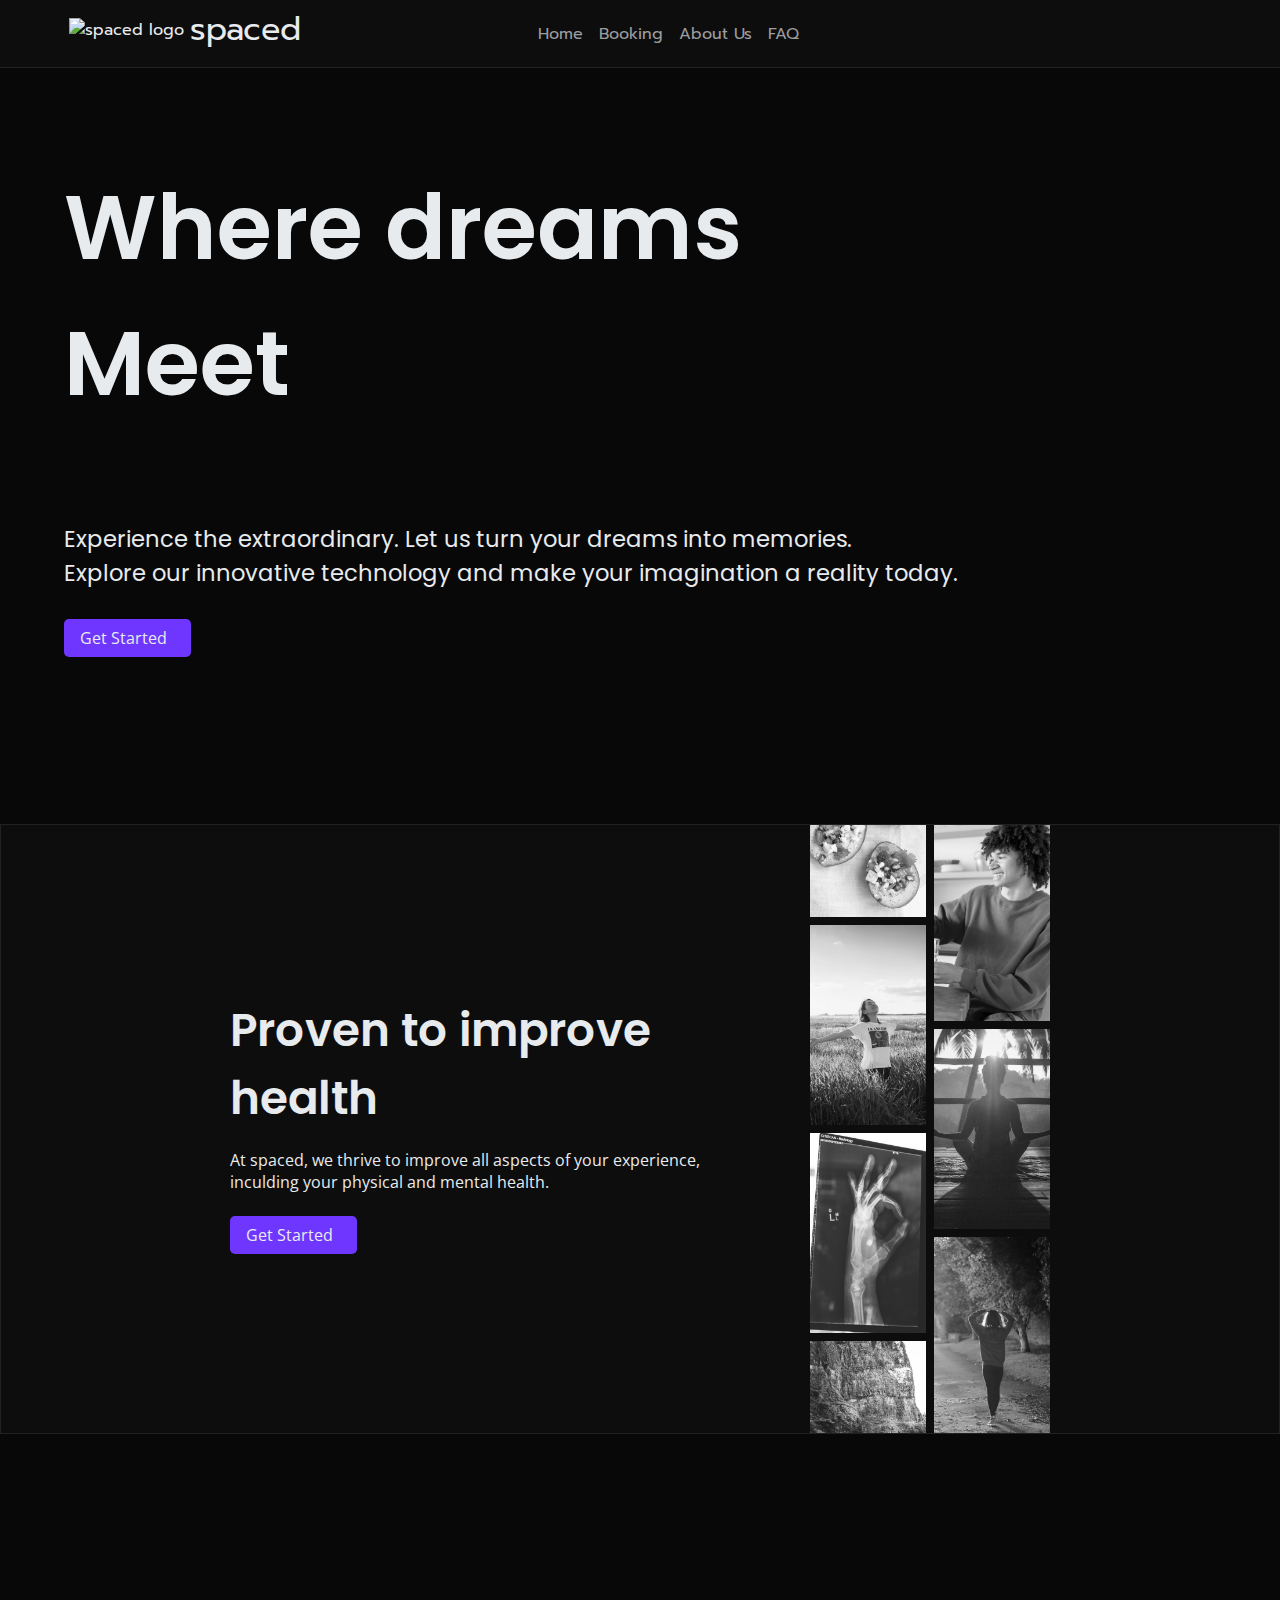
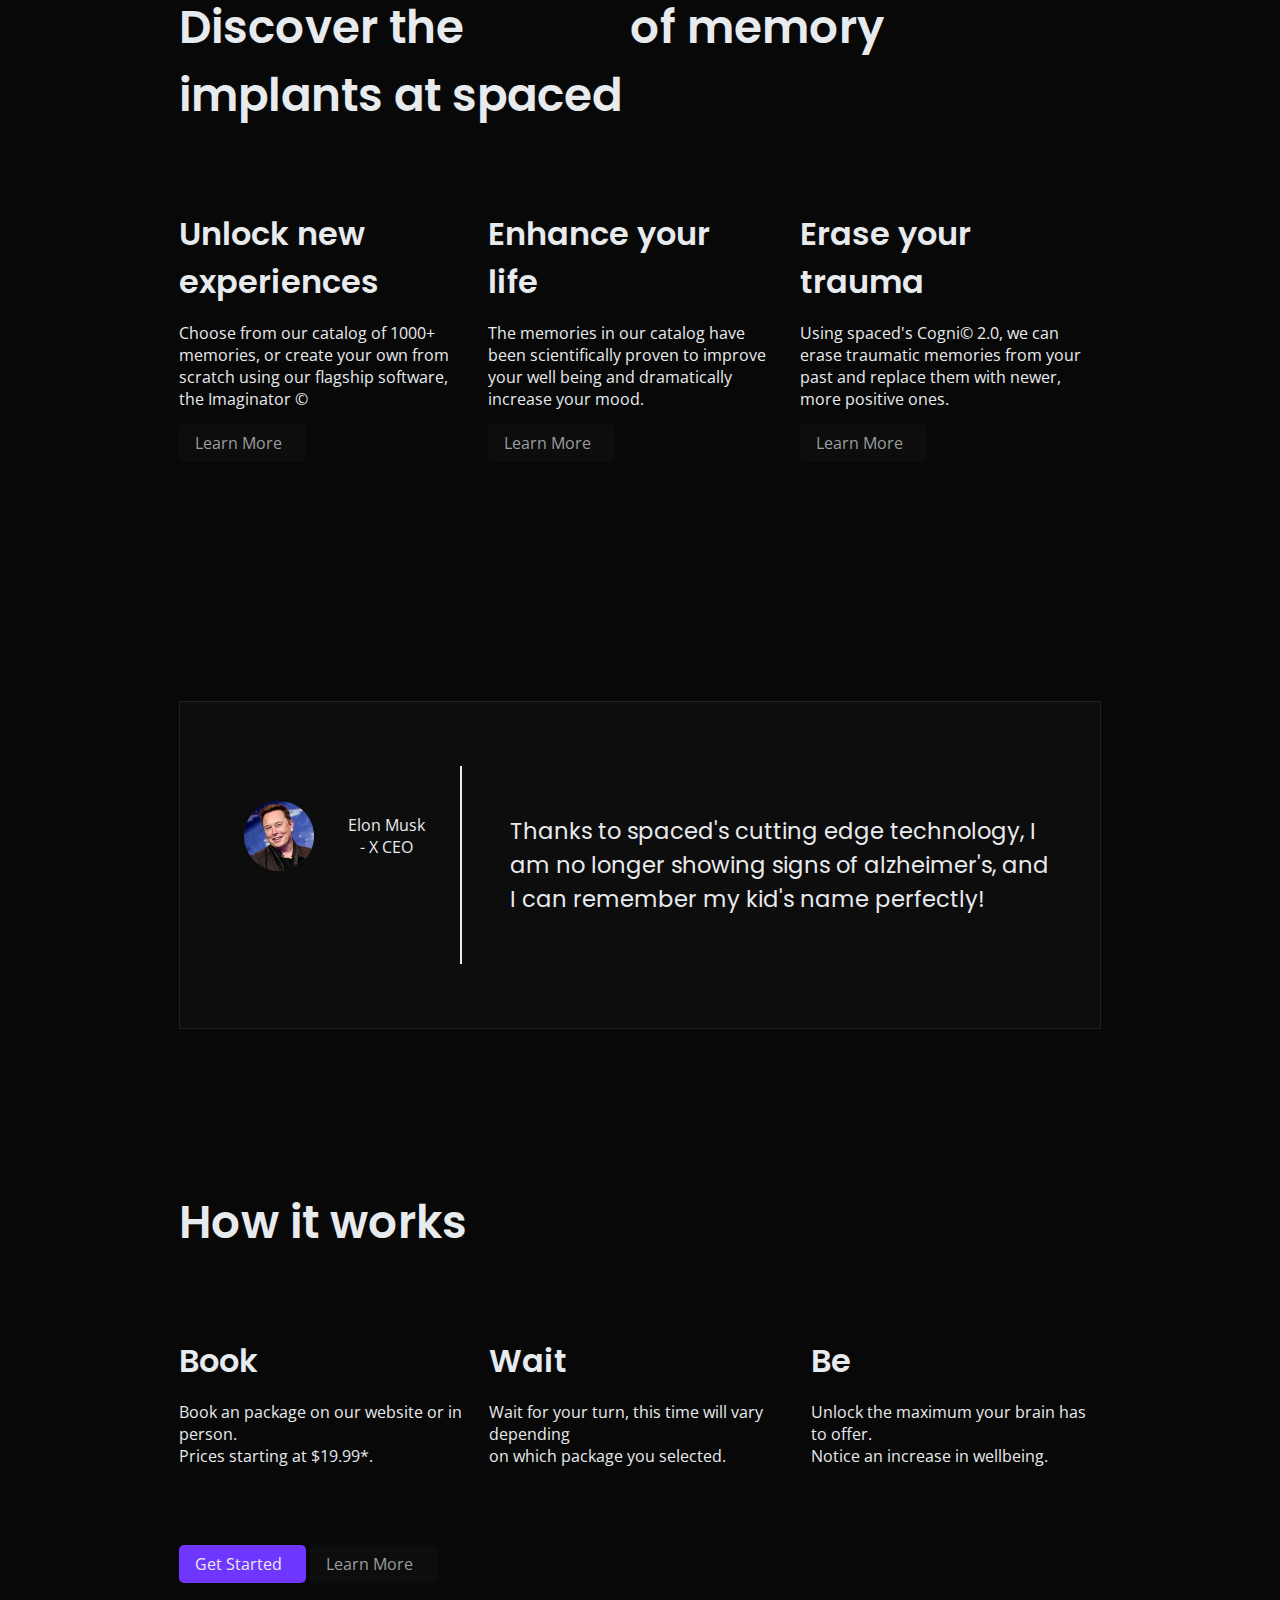
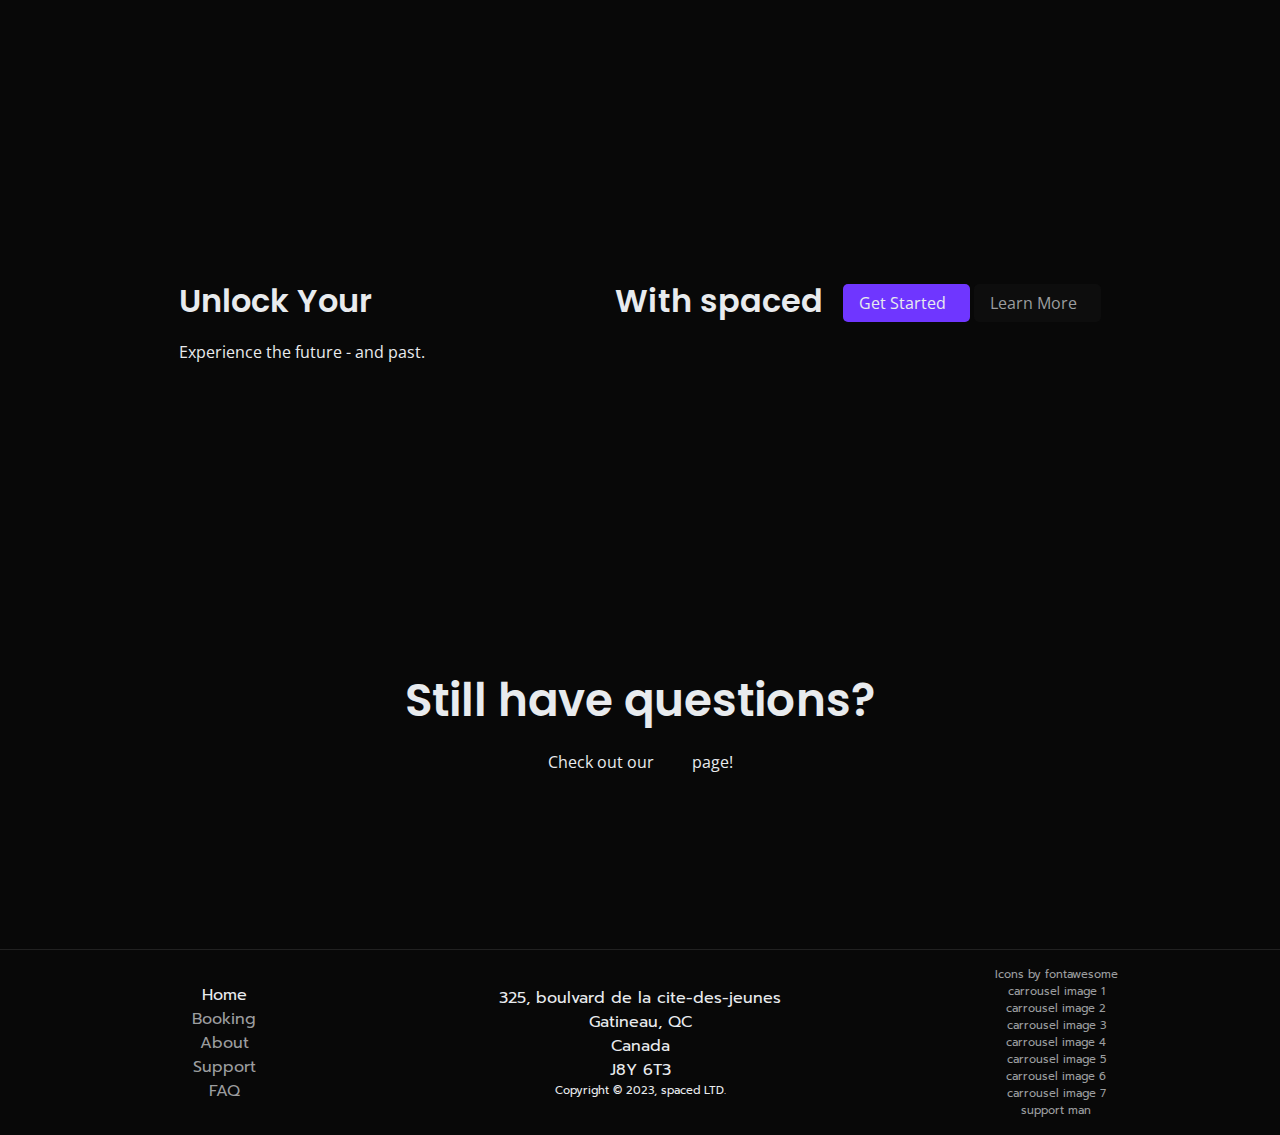
==== index.html @ 35d9bf6a "finished all pages but About us" ====
<!DOCTYPE html>
<html lang="en">

<head>
    <meta charset="UTF-8">
    <meta name="viewport" content="width=device-width, initial-scale=1.0">
    <title>spaced - Home</title>
    <script src="https://kit.fontawesome.com/e75dbde698.js" crossorigin="anonymous"></script> <!--social media icons-->
    <link rel="stylesheet"
        href="https://fonts.googleapis.com/css2?family=Material+Symbols+Rounded:opsz,wght,FILL,GRAD@24,400,0,0">
    <!--icon lib-->
    <link href="./styles/main.css" rel="stylesheet">
</head>

<body>
    <header>
        <div class="desktop">
            <div class="nav-logo">
                <img src="./images/logo.svg" class="logo" alt="spaced logo" height="40">
                <span>spaced</span>
            </div>
            <div class="nav-main">
                <ul>
                    <li><a href="./index.html">Home</a></li>
                    <li><a href="./booking.html">Booking</a></li>
                    <li><a href="./aboutus.html">About Us</a></li>
                    <li><a href="./faq.html">FAQ</a></li>
                </ul>
            </div>
            <div class="nav-socials">
                <div class="socials-container">
                    <a href="https://www.instagram.com/oscarcalvert_/"><i class="fa-brands fa-instagram"></i></a>
                    <a href="https://github.com/oscarcalvert"><i class="fa-brands fa-github"></i></a>
                </div>
            </div>
        </div>
        <div class="mobile">
            <div><span>spaced</span></div>
        </div>
    </header>
    <main>
        <div class="hero">
            <h1>
                Where dreams <br>
                Meet <span class="text-emphasis">reality.</span>
            </h1>
            <h5 class="hero-text">
                Experience the extraordinary. Let us turn your dreams into memories.<br>
                Explore our innovative technology and make your imagination a reality today.<br>
            </h5>
            <a href="./booking.html" class="buy-now-btn">
                <span>Get Started</span><i class="fa-solid fa-angle-right"></i>
            </a>
            <i class="fa-solid fa-chevron-down fa-bounce"></i>
        </div>
        <section class="single-feature">
            <div class="single-feature-text">
                <h3>Proven to improve health</h3>
                <p>
                    At spaced, we thrive to improve all aspects of your experience, inculding your physical and mental
                    health.
                </p>
                <div>
                    <a href="./booking.html" class="buy-now-btn">
                        <span>Get Started</span><i class="fa-solid fa-angle-right"></i>
                    </a>
                </div>
            </div>
            <div class="feature-image-wrapper desktop">
                <div class="images-left">
                    <img src="./images/img7.jpg" alt="delicious avocados" height="200">
                    <img src="./images/img1.jpg" alt="girl in field with arms out" height="200">
                    <img src="./images/img2.jpg" alt="xray of a hand doing ok symbol" height="200">
                    <img src="./images/img6.jpg" alt="person biking on a street with big mountains in background"
                        height="200">
                </div>
                <div class="images-right">
                    <img src="./images/img3.jpg" alt="girl in orange sweater pouring milk" height="200">
                    <img src="./images/img4.jpg" alt="person meditating with amazing background" height="200">
                    <img src="./images/img5.jpg" alt="happy person" height="200">
                </div>
            </div>
        </section>
        <section class="feature-list">
            <h3>Discover the <span class="text-emphasis">power</span> of memory <br>implants at spaced</h3>
            <div>
                <div class="feature-list-element">
                    <i class="fa-solid fa-unlock feature-list-icon"></i>
                    <h4>Unlock new<br>
                        experiences</h4>
                    <p>Choose from our catalog of 1000+ memories, or create your own from scratch using our flagship
                        software, the Imaginator &copy;</p>
                    <div>
                        <a href="./aboutus" class="learn-more-btn">
                            <span>Learn More</span><i class="fa-solid fa-angle-right"></i>
                        </a>
                    </div>
                </div>
                <div class="feature-list-element">
                    <i class="fa-solid fa-face-smile feature-list-icon"></i>
                    <h4>Enhance your<br>
                        life</h4>
                    <p>The memories in our catalog have been scientifically proven to improve your well being and
                        dramatically increase your mood.</p>
                    <div>
                        <a href="./aboutus" class="learn-more-btn">
                            <span>Learn More</span><i class="fa-solid fa-angle-right"></i>
                        </a>
                    </div>
                </div>
                <div class="feature-list-element">
                    <i class="fa-solid fa-eraser feature-list-icon"></i>
                    <h4>Erase your<br>
                        trauma</h4>
                    <p>Using spaced's Cogni&copy; 2.0, we can erase traumatic memories from your past and replace them
                        with newer, more positive ones.</p>
                    <div>
                        <a href="./aboutus" class="learn-more-btn">
                            <span>Learn More</span><i class="fa-solid fa-angle-right"></i>
                        </a>
                    </div>
                </div>
            </div>
        </section>
        <section>
            <div class="testimonials">
                <div class="testimonial-user">
                    <div class="stars">
                        <i class="fa-solid fa-star"></i>
                        <i class="fa-solid fa-star"></i>
                        <i class="fa-solid fa-star"></i>
                        <i class="fa-solid fa-star"></i>
                        <i class="fa-solid fa-star"></i>
                    </div>
                    <div class="users">
                        <div class="profilepicture">
                            <img src="./images/profilepicture.png" alt="elon musk" height="70">
                        </div>
                        <div class="company">
                            <i class="fa-brands fa-x-twitter"></i>
                            <p>Elon Musk - X CEO</p>
                        </div>
                    </div>
                </div>
                <div class="vertical-line"></div>
                <div class="testimonial-text">
                    <h5>Thanks to spaced's cutting edge technology, I am no longer showing signs of alzheimer's, and I
                        can remember my kid's name perfectly!</h5>
                </div>
            </div>
        </section>
        <section class="how-it-works">
            <h3>How it works</h3>
            <div>
                <div>
                    <div class="how-it-works-element">
                        <i class="fa-solid fa-1 how-it-works-icon"></i>
                        <h4>Book</h4>
                        <p>Book an package on our website or in person. <br>Prices starting at $19.99*.</p>

                    </div>
                    <div class="how-it-works-element">
                        <i class="fa-solid fa-2 how-it-works-icon"></i>
                        <h4>Wait</h4>
                        <p>Wait for your turn, this time will vary depending <br>on which package you selected.</p>
                    </div>
                    <div class="how-it-works-element">
                        <i class="fa-solid fa-3 how-it-works-icon"></i>
                        <h4>Be <span class="text-emphasis">amazed</span></h4>
                        <p>Unlock the maximum your brain has to offer. <br>Notice an increase in wellbeing.</p>
                    </div>
                </div>
                <a href="./booking.html" class="buy-now-btn">
                    <span>Get Started</span><i class="fa-solid fa-angle-right"></i>
                </a>
                <a href="./aboutus" class="learn-more-btn">
                    <span>Learn More</span><i class="fa-solid fa-angle-right"></i>
                </a>
            </div>
        </section>
        <section class="cta">
            <div>
                <h4>Unlock Your <span class="text-emphasis">True Potential</span> With spaced</h4>
                <p>Experience the future - and past.</p>
            </div>
            <div>
                <a href="./booking.html" class="buy-now-btn">
                    <span>Get Started</span><i class="fa-solid fa-angle-right"></i>
                </a>
                <a href="./aboutus" class="learn-more-btn">
                    <span>Learn More</span><i class="fa-solid fa-angle-right"></i>
                </a>
            </div>
        </section>
        <section class="centered">
            <h3>Still have questions?</h3>
            <p>Check out our <a href="./faq.html"><span class="text-emphasis">FAQ</span></a> page!</p>
            
        </section>
    </main>
    <footer>
        <div class="desktop">
            <div class="desktop-footer-element1">
                <ul>
                    <li><a href="./index.html" class="current">Home</a></li>
                    <li><a href="./booking.html">Booking</a></li>
                    <li><a href="./aboutus.html">About</a></li>
                    <li><a href="./support.html">Support</a></li>
                    <li><a href="./faq.html">FAQ</a></li>
                </ul>
            </div>
            <div class="desktop-footer-element2">
                <span>
                    325, boulvard de la cite-des-jeunes <br>
                    Gatineau, QC <br>
                    Canada <br>
                    J8Y 6T3
                </span>
                <small>Copyright © 2023, spaced LTD.</small>
            </div>
            <div class="desktop-footer-element3">
                <small>
                    <a href="https://fontawesome.com/">Icons by fontawesome</a>
                    <a href="https://unsplash.com/photos/woman-walking-on-pathway-during-daytime-mNGaaLeWEp0">carrousel image 1</a>
                    <a href="https://unsplash.com/photos/woman-doing-yoga-meditation-on-brown-parquet-flooring-NTyBbu66_SI">carrousel image 2</a>
                    <a href="https://unsplash.com/photos/a-woman-sitting-at-a-table-VPkkplpaLLI">carrousel image 3</a>
                    <a href="https://unsplash.com/photos/citiscan-result-hand-ok-DK8jXx1B-1c">carrousel image 4</a>
                    <a href="https://unsplash.com/photos/woman-standing-in-green-field-3TQ8I-sR9a8">carrousel image 5</a>
                    <a href="https://unsplash.com/photos/person-riding-a-mountain-bike-gOHfFgwyDNM">carrousel image 6</a>
                    <a href="https://unsplash.com/photos/three-avocado-fruit-desserts-Ug7kk0kThLk">carrousel image 7</a>
                    <a href="https://unsplash.com/photos/man-using-ip-phone-inside-room-WEDDt-u3q3o">support man</a>
                </small>
            </div>
        </div>
        <div class="mobile">
            <div>
                <ul>
                    <li><a href="./index.html" class="current"><i class="fa-solid fa-house"></i>Home</a></li>
                    <li><a href="./booking.html"><i class="fa-solid fa-bookmark"></i>Booking</a></li>
                    <li><a href="./aboutus.html"><i class="fa-solid fa-circle-info"></i>About</a></li>
                    <li><a href="./faq.html"><i class="fa-solid fa-question"></i>FAQ</a></li>
                </ul>
            </div>
        </div>
    </footer>
</body>

</html>
---- styles/main.css ----
@import url('https://fonts.googleapis.com/css2?family=Open+Sans:wght@300;400;500;600;700;800&family=Poppins:ital,wght@0,100;0,200;0,300;0,400;0,500;0,600;0,700;0,800;0,900;1,100;1,200;1,300;1,400;1,500;1,600;1,700;1,800;1,900&family=Prompt:wght@200;300;400;500;600&display=swap');

:root {
    --text: #e8ebee;
    --text2: #9b9d9f;
    --background: #080808;
    --background2: #0d0d0d;
    --primary: #6F36FF;
    --outline: #212121;
    --headerFont: poppins, impact;
    --mainFont: "open sans", impact;
    --logoFont: prompt, impact;
    background-color: var(--background);
    color: var(--text);
    font-family: var(--mainFont);
}
ul {
    padding: 0;
}

a {
    color: var(--text);
    text-decoration: none;
}

body {
    font-family: var(--mainFont);
    font-weight: 400;
    margin: 0;
}

h1,
h2,
h3,
h4,
h5 {
    font-family: var(--headerFont);
    font-weight: 600;
    margin: 0;
    padding: 0;
}

html {
    font-size: 100%;
}
h1 {
    font-size: 5.652rem;
}

h2 {
    font-size: 3.997rem;
}

h3 {
    font-size: 2.827rem;
}

h4 {
    font-size: 1.999rem;
}

h5 {
    font-size: 1.414rem;
}

p {
    font-size: 1rem;
}


small {
    font-size: 0.707rem;
}

header,
footer {
    font-family: var(--logoFont);
    user-select: none;
}

header .desktop {
    display: flex;
    justify-content: space-between;
    padding-inline: 4em;
    border-block-end: 1px solid var(--outline);
}

header>.desktop>* {
    min-width: 11em;
    padding: 5px;
}

header * {
    vertical-align: middle;
}

header a {
    text-decoration: none;
    color: var(--text2);
}

header .current {
    color: var(--text);
}

header span {
    font-size: 2em;
}

header .nav-main {
    display: flex;
    flex-direction: column;
    justify-content: center;
}

header ul {
    list-style: none;
    padding: 0;
    display: flex;
    justify-content: center;
    column-gap: 1em;
    align-items: center;
}

header .nav-socials i {
    font-size: 2em;
    color: var(--text);
}

header .nav-socials .socials-container {
    text-align: end;
}

header .nav-socials {
    display: flex;
    flex-direction: column;
    justify-content: center;
}

.mobile {
    display: none;
}

header .mobile {
    text-align: center;
    border-block-end: 1px solid var(--outline);
}

footer .desktop {
    display: flex;
    justify-content: space-around;
    border-block-start: 1px solid var(--outline);
    padding: 1em;
}

footer .desktop ul {
    list-style: none;
    padding: 0;
}

footer .desktop>div {
    text-align: center;
    display: flex;
    flex-direction: column;
    justify-content: center;
    min-width: 20em;
}

footer .desktop a {
    text-decoration: none;
    color: var(--text2);
}

footer .mobile {
    position: fixed;
    bottom: 0;
    width: 100%;
    border-block-start: 1px solid var(--outline);
    padding-block-start: 10px;
    overflow: auto;
    background-color: var(--background);
}

footer .mobile .mobile-footer-wrapper {
    display: flex;
    flex-direction: column;
    justify-content: center;
}

footer .mobile ul {
    list-style: none;
    display: flex;
    justify-content: space-around;
}

footer .mobile ul a {
    display: flex;
    flex-direction: column;
    text-align: center;
    color: var(--text2);
    text-decoration: none;
}

footer .mobile ul .current {
    color: var(--text);
}

footer .desktop ul .current {
    color: var(--text);
}

footer a,
header a,
header i,
header span {
    transition: all 0.4s;
}

footer a:hover,
header a:hover,
header i:hover,
header span:hover {
    color: var(--primary);
}

.desktop-footer-element3 small {
    display: flex;
    flex-direction: column;
}

.text-emphasis {
    background-image: url(../images/background-test.png);
    background-size: cover;
    background-repeat: no-repeat;
    -webkit-background-clip: text;
    background-clip: text;
    color: transparent;
    -webkit-text-stroke: var(--text);
}

.hero h5 {
    font-weight: 400;
}

.hero .hero-btn {
    font-weight: 600;
    padding-inline: 0.5em;
    padding-block: 0.2em;
    background-color: var(--primary);
    border-radius: 1em;
    margin-block-start: 1em;
    font-size: 1.5em;
    transition: all 0.4s;
}

.hero .hero-btn:hover {
    filter: brightness(1.1);
    box-shadow: 0 5px 70px rgba(112, 56, 255, 0.15);
}

.hero .hero-btn * {
    margin-inline: 0.3em;
}
.hero > i {
    margin-block: 6em;
    display: block;
    text-align: center;
}
.hero > * {
    margin-block: 1em;
}
.hero{
    padding-inline: 5vi;
}

section {
    padding-inline: 5vi;
    position: relative;
    display: flex;
    flex-direction: column;
    justify-content: center;
    margin-block: 4em;
}
.feature-list-element {
    max-width: 20em;
    margin-block: 4em;
}

.feature-list-element > i {
    font-size: 2em;
    margin-block: 0.5em;
}

.feature-list-element > * {
    margin-block: 0.5em;
}

.how-it-works-element {
    max-width: 20em;
    margin-block: 4em;
}

.how-it-works-element > i {
    font-size: 2em;
    margin-block: 0.5em;
}

.how-it-works-element > * {
    margin-block: 0.5em;
}

.learn-more-btn {
    display: inline-block;
    background-color: var(--background2);
    padding: 0.5em 1em;
    border-radius: 5px;
    transition: all 0.4s;
    margin-block: 0.4em;
    color: var(--text2);
}

.learn-more-btn span {
    margin-inline-end: 0.5em;
}

.learn-more-btn:hover {
    color: var(--text);
}
.buy-now-btn {
    display: inline-block;
    background-color: var(--primary);
    padding: 0.5em 1em;
    border-radius: 5px;
    transition: all 0.4s;
    margin-block: 0.4em;
    color: var(--text);
}
.buy-now-btn span {
    margin-inline-end: 0.5em;
}

.buy-now-btn:hover {
    transform: translateY(-5px);
}

.single-feature {
    display: flex;
    justify-content: space-around;
    flex-direction: row;
    max-height: 38em;
    background-color: var(--background2);
    border: 1px solid var(--outline);
}

.single-feature-text {
    min-height: 20em;
    max-width: 30em;
    display: flex;
    flex-direction: column;
    justify-content: center;
}

.feature-image-wrapper {
    display: flex;
    flex-direction: row;
    justify-content: center;
    gap: 0.5em;
}
.images-left {
    display: flex;
    flex-direction: column;
    flex-wrap: nowrap;
    justify-content: center;
    gap: 0.5em;
    overflow: hidden;
}
.images-right {
    display: flex;
    flex-direction: column;
    justify-content: center;
    flex-wrap: nowrap;
    gap: 0.5em;
    overflow: hidden;
}
.feature-image-wrapper img {
    filter: grayscale(1);
    transition: all 2s;
}

.feature-image-wrapper img:hover {
    transform: scale(1.03);
    filter: grayscale(0);
}

.testimonials {
    display: flex;
    flex-direction: column;
    background-color: var(--background2);
    border: 1px solid var(--outline);
    display: inline-block;
    padding-block: 4em;
}

.testimonial-text h5 {
    font-weight: 400;
}

.testimonial-text {
    display: flex;
    justify-content: center;
    flex-direction: column;
    padding: 3em;
}

.stars {
    margin-block: 1em;
}

.testimonial-user {
    display: flex;
    flex-direction: column;
    text-align: center;
}

.testimonial-user .users {
    display: flex;
    flex-direction: row;
    justify-content: space-between;
    padding-inline: 2em;
}
.users i {
    font-size: 2em;
}
.testimonial-user .profilepicture {
    display: flex;
    flex-direction: column;
    justify-content: center;
    margin-inline: 2em;
}

.centered {
    text-align: center;
    margin-block-end: 10em;
}

.cta {
    padding-block: 10vw;
    transition: all 0.4s;
}
.cta:hover {
    filter: brightness(1.5);
}

.contact img {
    height: 40vw;
    border: 1px solid var(--outline);
    border-radius: 5px;
}

.contact-area {
    display: flex;
    flex-direction: row;
    justify-content: space-between;
}
.contact-area div:nth-of-type(2) {
    display: flex;
    flex-direction: column;
    justify-content: center;
}

.contact-card {
    margin-block: 4em;
}

.contact-card > i {
    margin-block: 1em 1em;
    font-size: 1.5em;
}

.contact-card > a {
    text-decoration: underline;
    transition: all 0.4s;
}
.contact-card > a:hover {
    color: var(--primary);
}

.contactform textarea, input {
    width: 98%;
    font-family: var(--logoFont);
    resize: none;
    margin-block: 1em;
    font-size: 1.2em;
    color: var(--text2);
    background-color: var(--background2);
    border: 1px solid var(--outline);
    padding: 0.4em;
    outline: none;
    transition: all 0.6s;
    outline: 1px solid var(--outline);
}
.contactform input:focus, textarea:focus {
    outline: 1px solid var(--primary);
}

.contactform input[type="radio"] {
    width: auto;
}

.form-completion {
    display: grid;
    grid-template-columns: 0.8fr 0.2fr;
}
.pricing > * {
    text-align: center;
}
.pricing ul {
    list-style: none;
}
.horizontal-line {
    border: 1px solid var(--outline);
}
.price-flex-wrapper {
    display: flex;
    justify-content: center;
    gap: 1em;
    flex-wrap: wrap;
}
.price-flex-element {
    position: relative;
    padding: 2em;
    background-color: var(--background2);
    border: 1px solid var(--outline);
    margin-block: 1em;
    text-align: left;
}
.price-flex-element h4 {
    margin-block: 1em;
}
.price-flex-element ul i {
    margin-inline-end: 1em;
    margin-block: 0.5em;
}
.package-selection span label{
    text-align: center;
    display: block;
    background-color: var(--outline);
    margin-block: 1em;
    padding-block: 0.5em;
    border-radius: 5px;
    transition: all 0.4s;
    user-select: none;
}
.package-selection input[type="radio"]:checked + span label{
    background-color: var(--background2);
    outline: 1px solid var(--outline);
}
.package-selection input {
    display: none;
    
}

.faq ul {
    list-style: none;
}
#accordian label {
    user-select: none;
}
#accordian input {
    display: none;
}
#accordian li {
    background-color: var(--background2);
    border: 1px solid var(--outline);
    border-radius: 5px;
    margin-block: 1em;
    padding: 1em;
}
#accordian label {
    display: flex;
    justify-content: space-between;
}
#accordian .faq-content {
    max-height: 0;
    overflow: hidden;
    transition: all 0.5s;
}
#accordian input[type="checkbox"]:checked + .faq-content {
    max-height: 208px;
    margin-block-start: 1em;
}

.team img {
    border-radius: 100%;
    border: 1px solid var(--outline);
}
.team {
    display: flex;
    flex-direction: row;
    justify-content: space-between;
    flex-wrap: wrap;
    gap: 1em;
}
.team-member {
    max-width: 205px;
}
.team small {
    color: var(--text2);
}
.team-socials {
    margin-block: 10px;
    display: flex;
    flex-direction: row;
    justify-content: left;
    gap: 5px;
    font-size: 1.5em;
}
.empathy-section-container {
    display: flex;
    flex-direction: row;
    justify-content: center;
    gap: 1em;
    flex-wrap: wrap;
}
.empathy-section-container > div {
    max-width: 30em;
    margin-block: 3em;
    min-height: 300px;
    background-color: var(--background2);
    border: 1px solid var(--outline);
    padding: 2em;
    border-radius: 1em;
}
@media (max-width: 768px) {

    header .desktop,
    footer .desktop {
        display: none;
    }

    .desktop {
        display: none;
    }

    .mobile {
        display: block;
    }

    header .mobile,
    footer .mobile {
        display: block;
    }

    html {
        font-size: 100%;
    }

    h1 {
        font-size: 3.053rem;
    }

    h2 {
        font-size: 2.442rem;
    }

    h3 {
        font-size: 1.954rem;
    }

    h4 {
        font-size: 1.563rem;
    }

    h5 {
        font-size: 1.250rem;
    }

    small {
        font-size: 0.800rem;
    }

}

@media (min-width: 768px) {
    section {
        padding-inline: 14vw;
    }
    
    .feature-list > div {
        display: flex;
        flex-direction: row;
        justify-content: space-between;
        column-gap: 1em;
    }
    .how-it-works > div > div {
        display: flex;
        flex-direction: row;
        justify-content: space-between;
        column-gap: 1em;
    }
    .testimonials {
        display: flex;
        flex-direction: row;
    }
    
    .testimonial-text {
        width: 70%;
    }
    .vertical-line {
        border-left: 2px solid var(--text);
      }
    .cta {
        display: flex;
        flex-direction: row;
        justify-content: space-between;
    }
    .contactform textarea, input {
        width: 98%;
    }
    section {
        margin-block: 10em;
    }
    header {
        position: fixed;
        top: 0;
        width: 100%;
        background-color: var(--background2);
        z-index: 1;
    }
    .hero {
        margin-block-start: 10em;
    }
    .price-flex-element {
        min-width: 15em;
        min-height: 33em;
    }
}
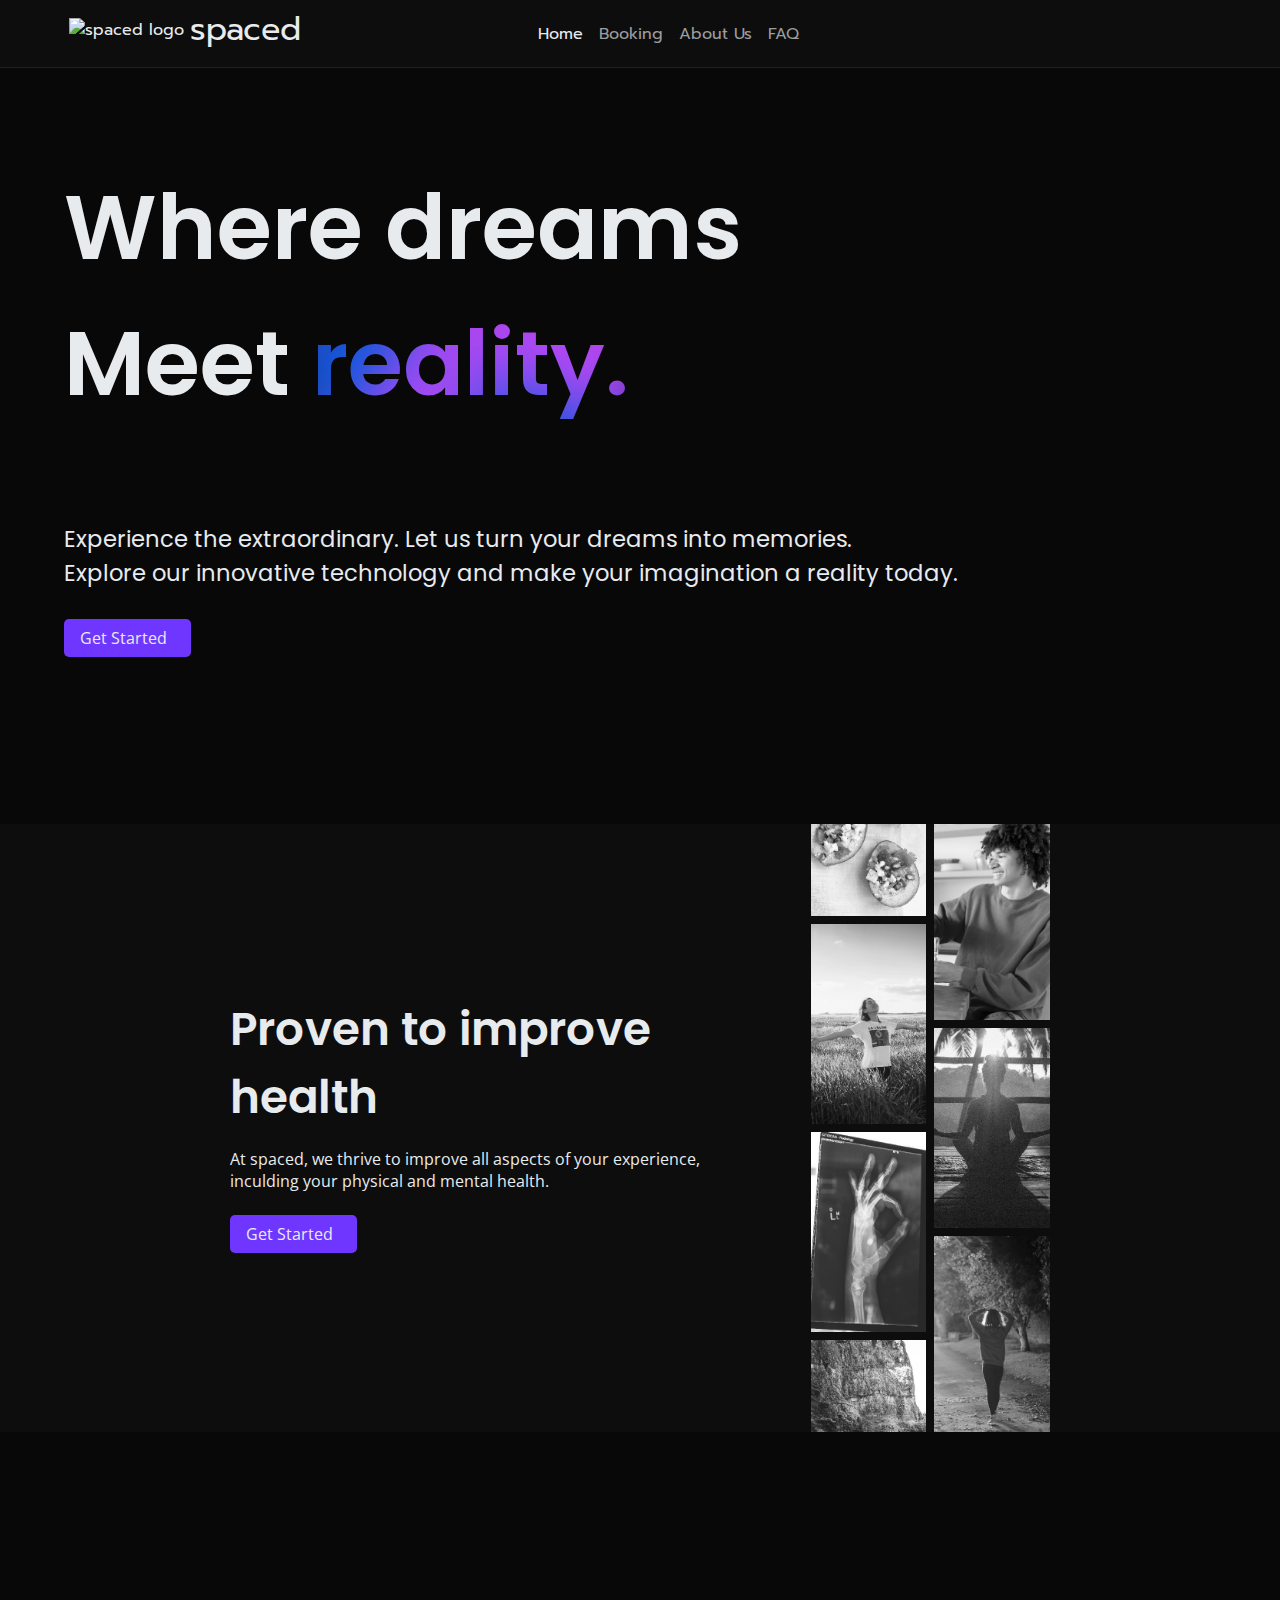
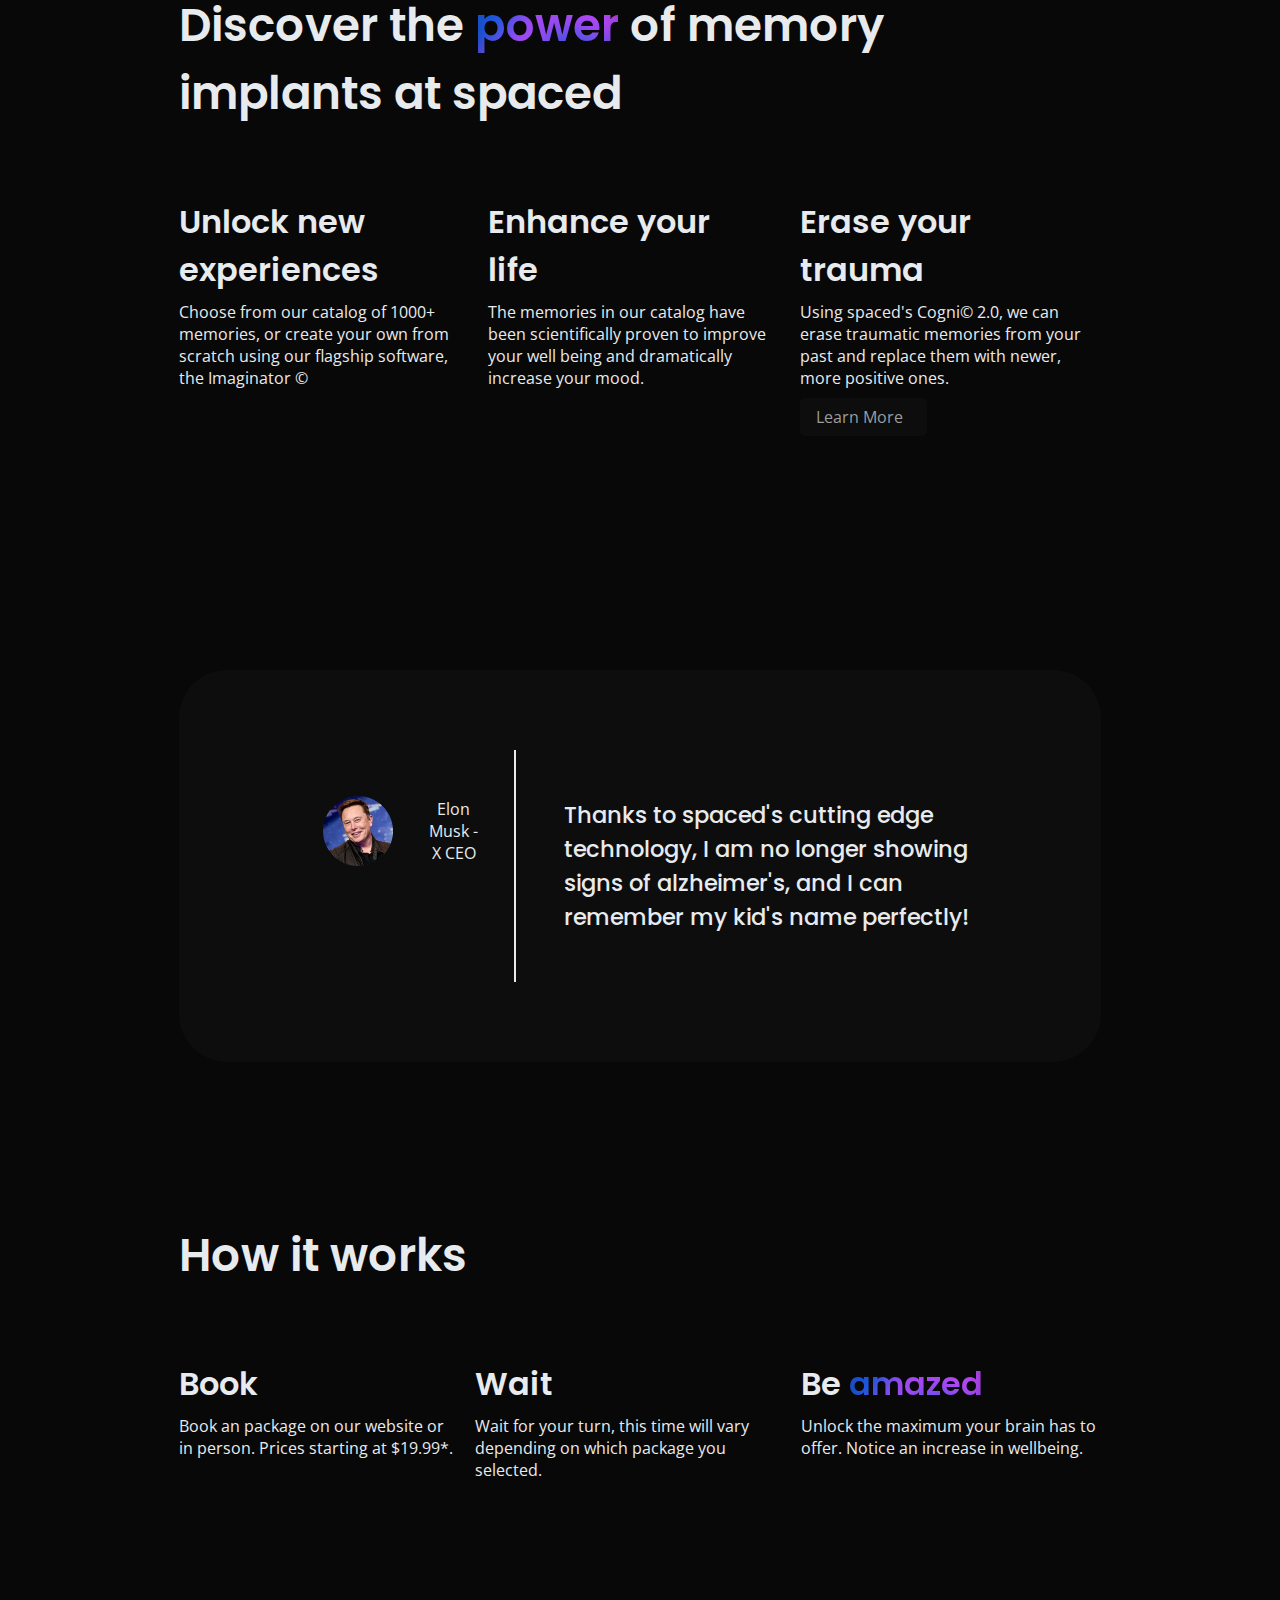
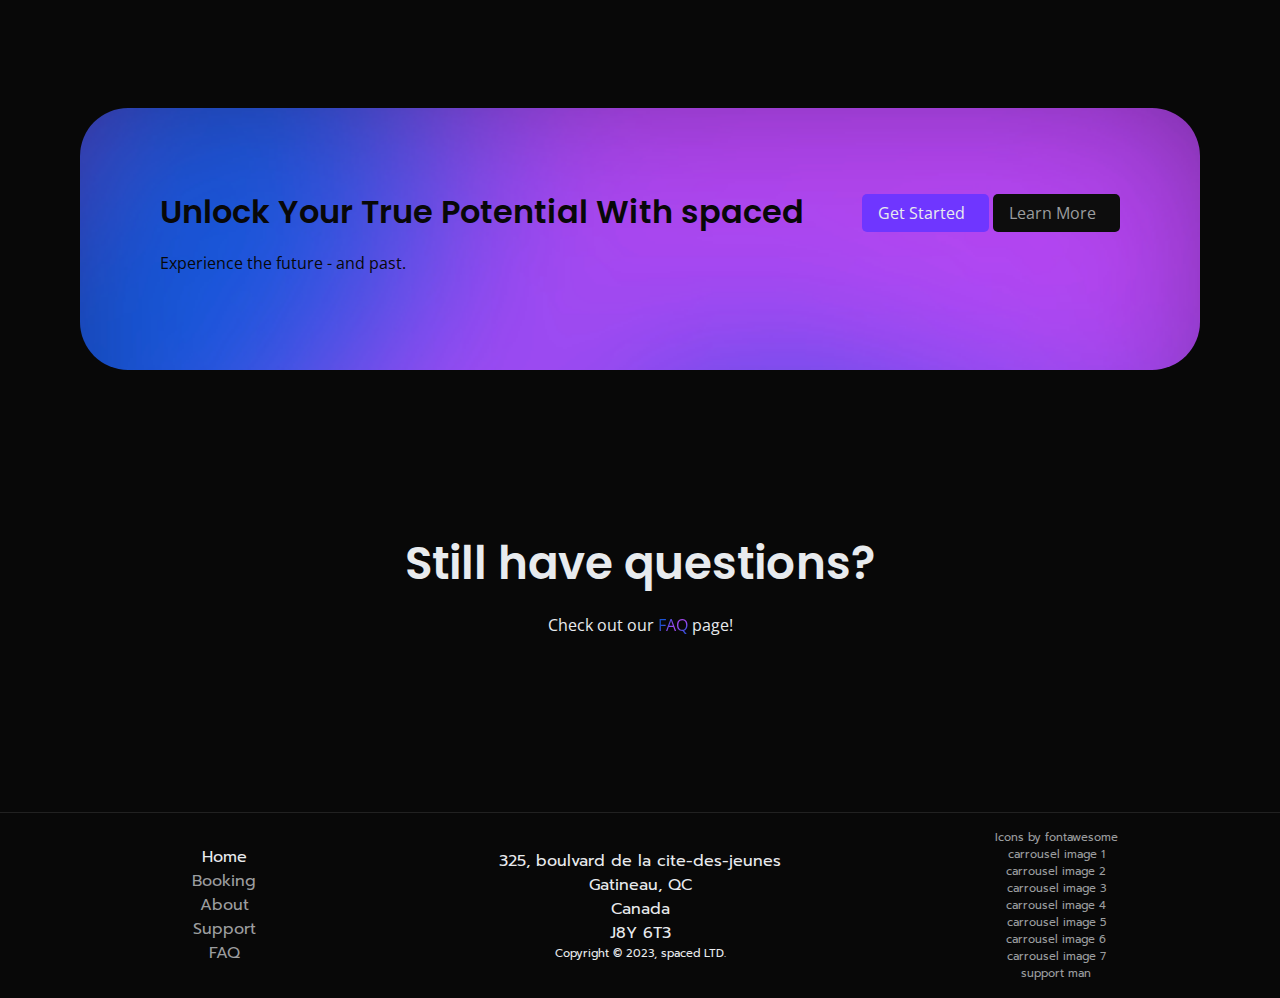
==== commit 4bc86005: "updated about us and other small things" ====
--- a/index.html
+++ b/index.html
@@ -21,7 +21,7 @@
             </div>
             <div class="nav-main">
                 <ul>
-                    <li><a href="./index.html">Home</a></li>
+                    <li><a href="./index.html" class="current">Home</a></li>
                     <li><a href="./booking.html">Booking</a></li>
                     <li><a href="./aboutus.html">About Us</a></li>
                     <li><a href="./faq.html">FAQ</a></li>
@@ -90,11 +90,7 @@
                         experiences</h4>
                     <p>Choose from our catalog of 1000+ memories, or create your own from scratch using our flagship
                         software, the Imaginator &copy;</p>
-                    <div>
-                        <a href="./aboutus" class="learn-more-btn">
-                            <span>Learn More</span><i class="fa-solid fa-angle-right"></i>
-                        </a>
-                    </div>
+                    
                 </div>
                 <div class="feature-list-element">
                     <i class="fa-solid fa-face-smile feature-list-icon"></i>
@@ -102,11 +98,7 @@
                         life</h4>
                     <p>The memories in our catalog have been scientifically proven to improve your well being and
                         dramatically increase your mood.</p>
-                    <div>
-                        <a href="./aboutus" class="learn-more-btn">
-                            <span>Learn More</span><i class="fa-solid fa-angle-right"></i>
-                        </a>
-                    </div>
+                    
                 </div>
                 <div class="feature-list-element">
                     <i class="fa-solid fa-eraser feature-list-icon"></i>
@@ -156,31 +148,25 @@
                     <div class="how-it-works-element">
                         <i class="fa-solid fa-1 how-it-works-icon"></i>
                         <h4>Book</h4>
-                        <p>Book an package on our website or in person. <br>Prices starting at $19.99*.</p>
+                        <p>Book an package on our website or in person. Prices starting at $19.99*.</p>
 
                     </div>
                     <div class="how-it-works-element">
                         <i class="fa-solid fa-2 how-it-works-icon"></i>
                         <h4>Wait</h4>
-                        <p>Wait for your turn, this time will vary depending <br>on which package you selected.</p>
+                        <p>Wait for your turn, this time will vary depending on which package you selected.</p>
                     </div>
                     <div class="how-it-works-element">
                         <i class="fa-solid fa-3 how-it-works-icon"></i>
                         <h4>Be <span class="text-emphasis">amazed</span></h4>
-                        <p>Unlock the maximum your brain has to offer. <br>Notice an increase in wellbeing.</p>
-                    </div>
-                </div>
-                <a href="./booking.html" class="buy-now-btn">
-                    <span>Get Started</span><i class="fa-solid fa-angle-right"></i>
-                </a>
-                <a href="./aboutus" class="learn-more-btn">
-                    <span>Learn More</span><i class="fa-solid fa-angle-right"></i>
-                </a>
+                        <p>Unlock the maximum your brain has to offer. Notice an increase in wellbeing.</p>
+                    </div>
+                </div>
             </div>
         </section>
         <section class="cta">
             <div>
-                <h4>Unlock Your <span class="text-emphasis">True Potential</span> With spaced</h4>
+                <h4>Unlock Your True Potential With spaced</h4>
                 <p>Experience the future - and past.</p>
             </div>
             <div>
--- a/styles/main.css
+++ b/styles/main.css
@@ -235,7 +235,6 @@
     -webkit-background-clip: text;
     background-clip: text;
     color: transparent;
-    -webkit-text-stroke: var(--text);
 }
 
 .hero h5 {
@@ -288,11 +287,11 @@
 
 .feature-list-element > i {
     font-size: 2em;
-    margin-block: 0.5em;
+    margin-block-start: 0.5em;
 }
 
 .feature-list-element > * {
-    margin-block: 0.5em;
+    margin-block: 0.2em;
 }
 
 .how-it-works-element {
@@ -302,11 +301,12 @@
 
 .how-it-works-element > i {
     font-size: 2em;
-    margin-block: 0.5em;
+    margin-block-start: 0.5em;
+    color: var(--text2);
 }
 
 .how-it-works-element > * {
-    margin-block: 0.5em;
+    margin-block: 0.2em;
 }
 
 .learn-more-btn {
@@ -343,22 +343,34 @@
     transform: translateY(-5px);
 }
 
-.single-feature {
+.single-feature, .video-testomonial {
     display: flex;
     justify-content: space-around;
     flex-direction: row;
     max-height: 38em;
     background-color: var(--background2);
-    border: 1px solid var(--outline);
-}
-
-.single-feature-text {
+}
+
+.single-feature-text, .video-testomonial-text {
     min-height: 20em;
     max-width: 30em;
     display: flex;
     flex-direction: column;
     justify-content: center;
 }
+
+.video-testomonial {
+    padding-block: 1em;
+    border: none;
+}
+
+.video {
+    display: flex;
+    flex-direction: column;
+    justify-content: center;
+}
+
+
 
 .feature-image-wrapper {
     display: flex;
@@ -395,14 +407,13 @@
 .testimonials {
     display: flex;
     flex-direction: column;
+    display: inline-block;
     background-color: var(--background2);
-    border: 1px solid var(--outline);
-    display: inline-block;
-    padding-block: 4em;
+    border-radius: 3em;
 }
 
 .testimonial-text h5 {
-    font-weight: 400;
+    font-weight: 500;
 }
 
 .testimonial-text {
@@ -414,6 +425,12 @@
 
 .stars {
     margin-block: 1em;
+    background-image: url(../images/background-test.png);
+    background-size: cover;
+    background-repeat: no-repeat;
+    -webkit-background-clip: text;
+    background-clip: text;
+    color: transparent;
 }
 
 .testimonial-user {
@@ -444,11 +461,15 @@
 }
 
 .cta {
-    padding-block: 10vw;
     transition: all 0.4s;
-}
-.cta:hover {
-    filter: brightness(1.5);
+    background-image: url(../images/background-test.png);
+    background-repeat: no-repeat;
+    background-size: cover;
+    color: var(--background);
+    border-radius: 3em;
+    margin-block: 5em;
+    padding-block: 5em;
+    margin-inline: 5vw;
 }
 
 .contact img {
@@ -472,8 +493,12 @@
     margin-block: 4em;
 }
 
+.contact-card > * {
+    margin-block: 0em;
+    padding: 0.2em;
+}
+
 .contact-card > i {
-    margin-block: 1em 1em;
     font-size: 1.5em;
 }
 
@@ -517,6 +542,32 @@
 .pricing ul {
     list-style: none;
 }
+div[class="most-popular-container1"] {
+    background-image: url(../images/background-test.png);
+    margin: 0;
+    padding: 0;
+    border-radius: 1em;
+}
+
+div[class="most-popular-container2"] {
+    background-color: var(--background2);
+    margin: 2px;
+    display: inline-block;
+    width: 98.5%;
+    border-radius: 1em;
+}
+
+div[class="most-popular"]{
+    text-align: center;
+    background-image: url(../images/background-test.png);
+    background-size: cover;
+    background-repeat: no-repeat;
+    -webkit-background-clip: text;
+    background-clip: text;
+    color: transparent;
+    padding-block: 4px;
+    user-select: none;
+}
 .horizontal-line {
     border: 1px solid var(--outline);
 }
@@ -631,6 +682,21 @@
     padding: 2em;
     border-radius: 1em;
 }
+.review-wrapper {
+    display: flex;
+    flex-wrap: wrap;
+    justify-content: space-between;
+    gap: 1em;
+}
+.review-card {
+    max-width: 250px;
+}
+.review-card img {
+    border-radius: 100%;
+}
+.review-card > * {
+    margin-block: 0.2em;
+}
 @media (max-width: 768px) {
 
     header .desktop,
@@ -734,4 +800,11 @@
         min-width: 15em;
         min-height: 33em;
     }
+    .testimonials {
+        padding: 5em;
+    }
+    .cta {
+        margin-inline: 5em;
+        padding-inline: 5em;   
+    }
 }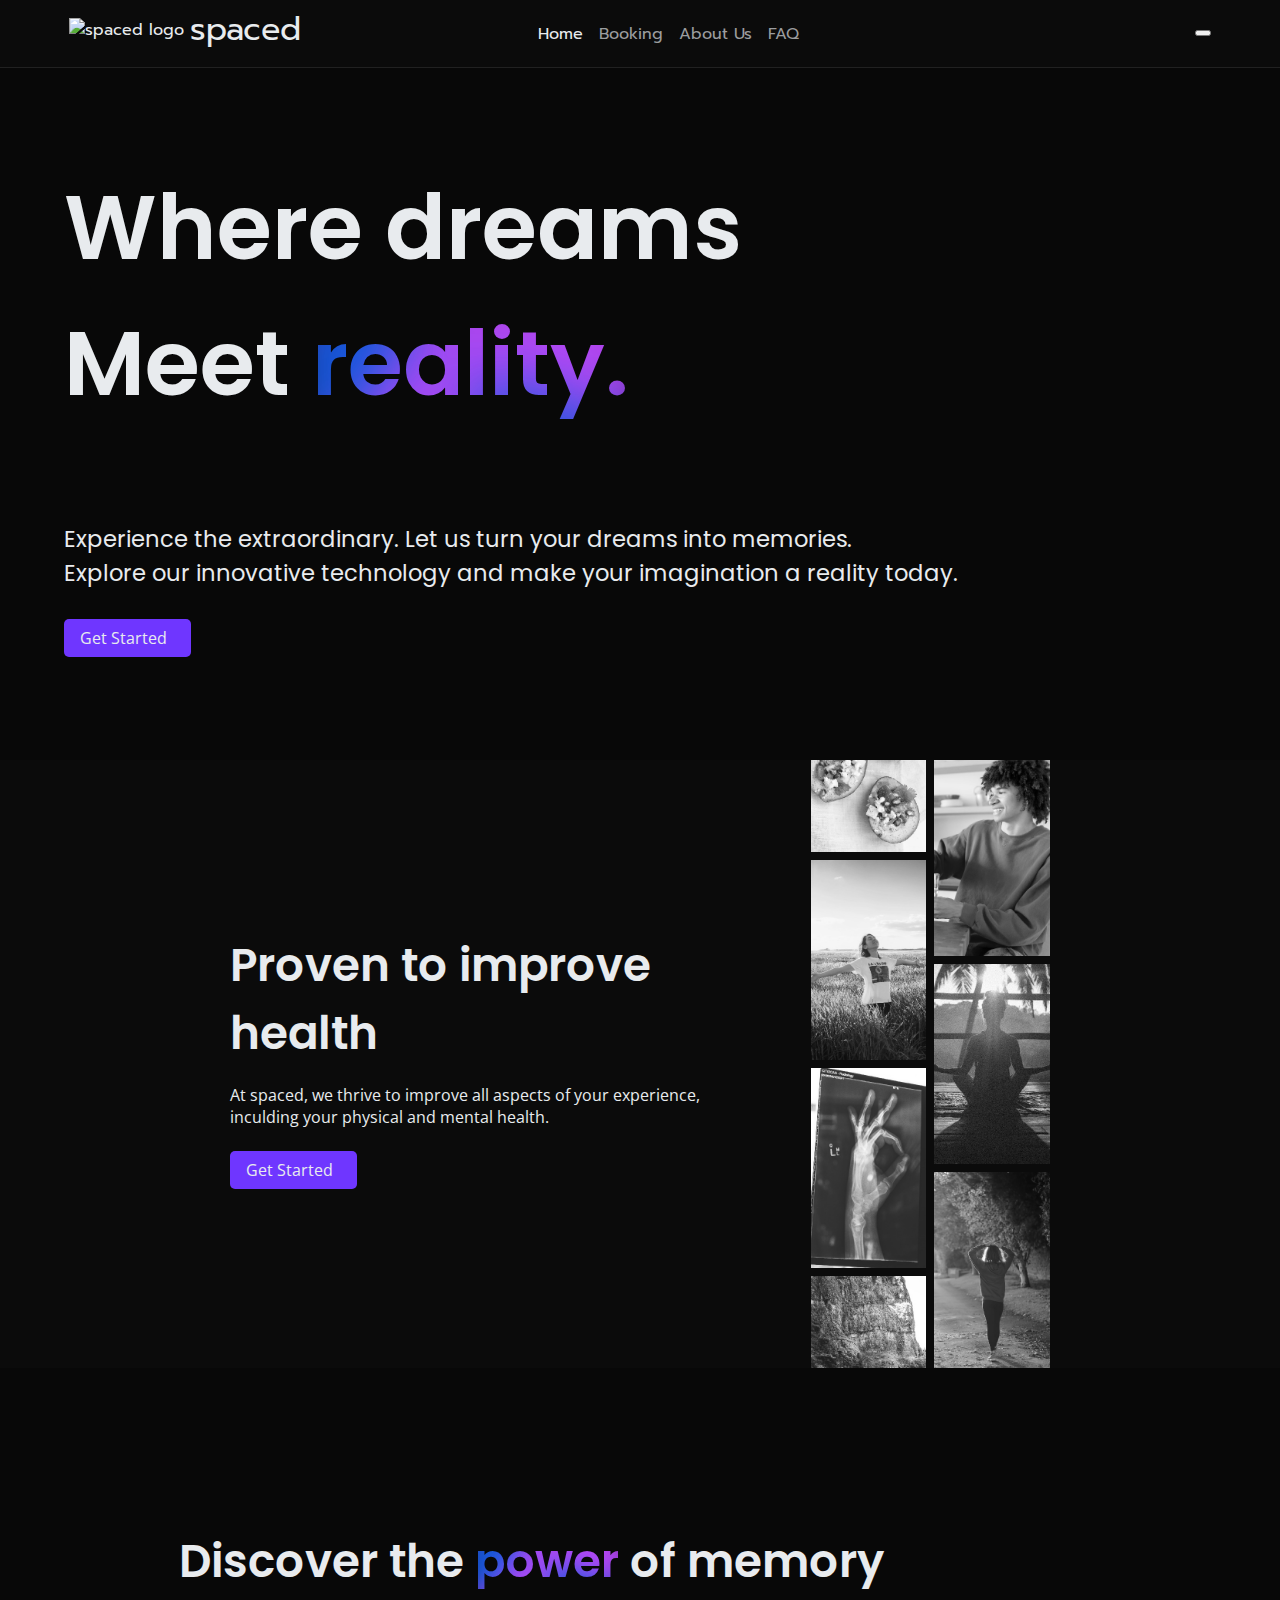
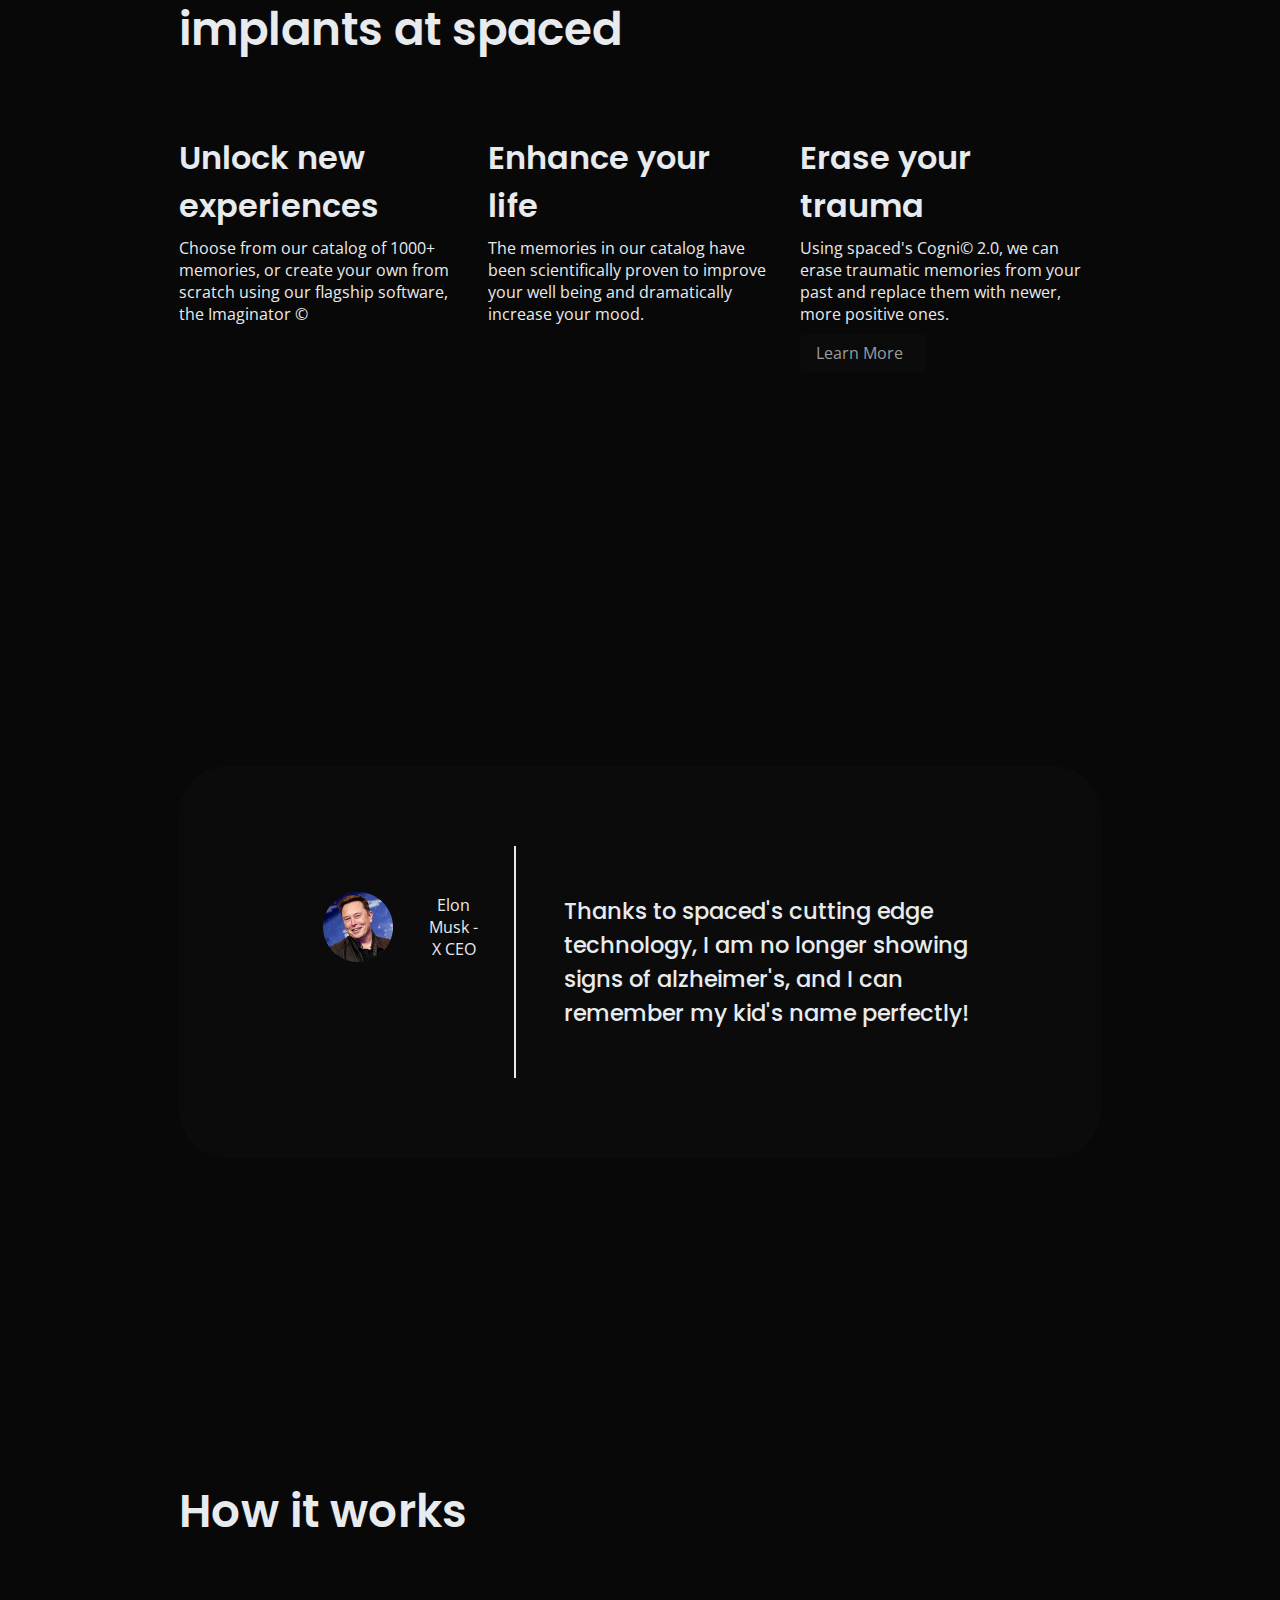
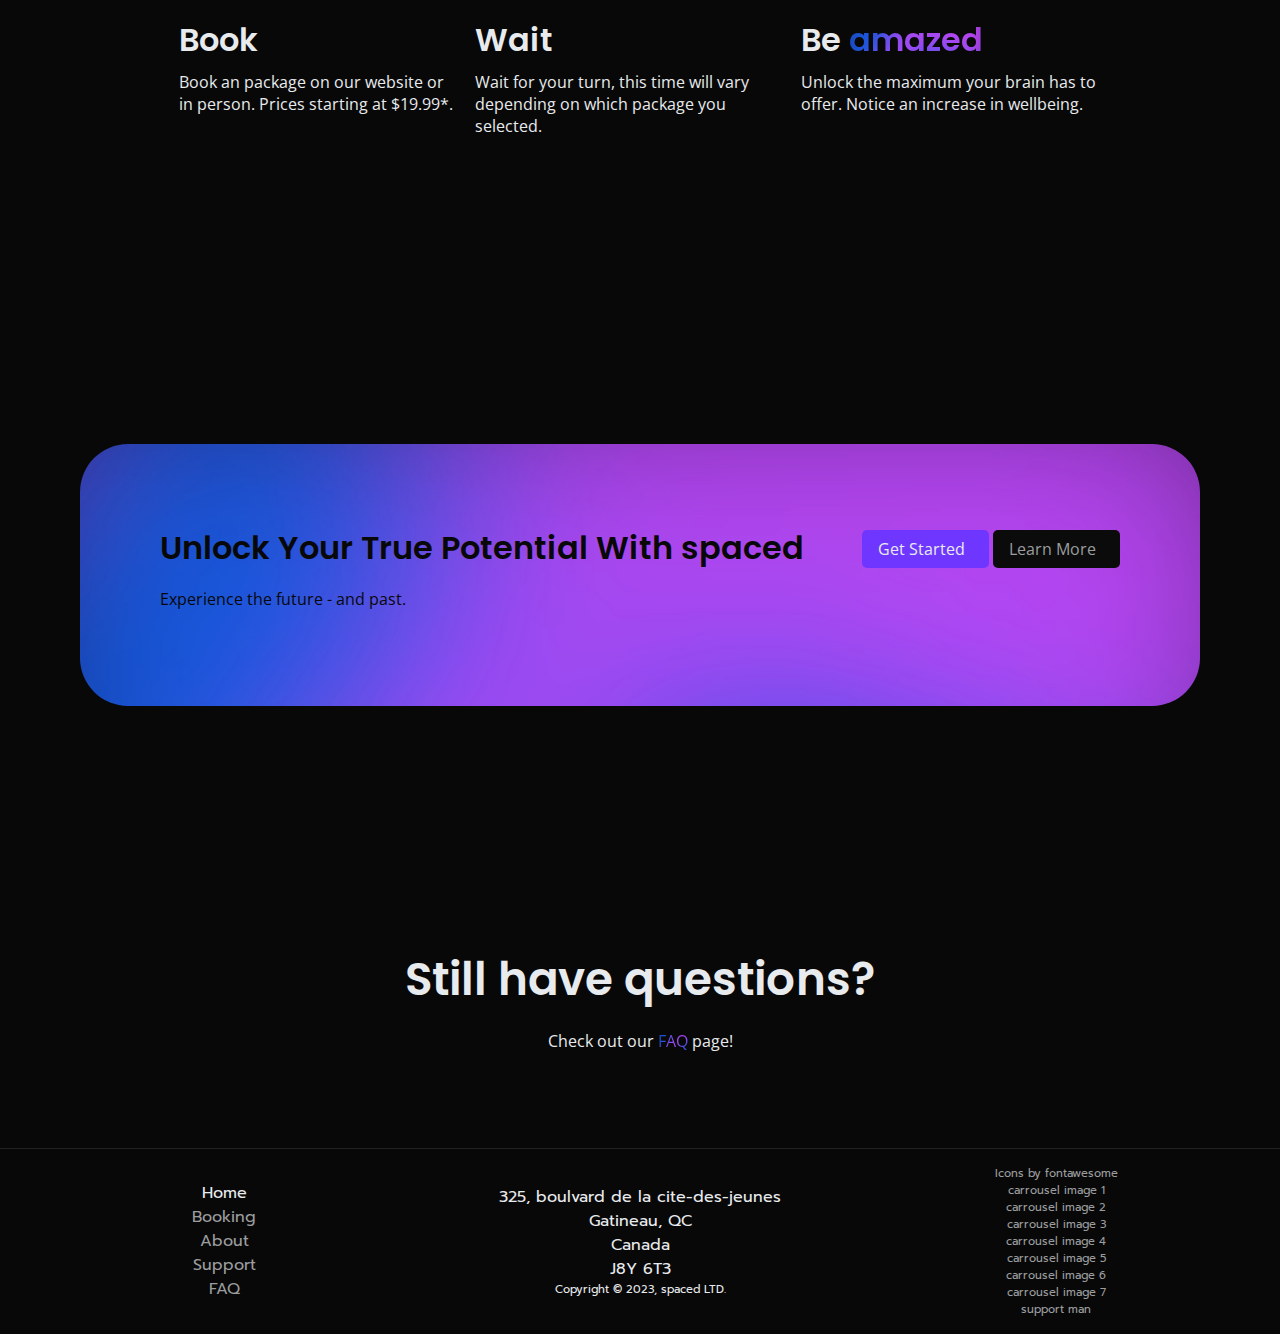
==== commit e03b6459: "Fixed favicon and page titles" ====
--- a/index.html
+++ b/index.html
@@ -9,7 +9,9 @@
     <link rel="stylesheet"
         href="https://fonts.googleapis.com/css2?family=Material+Symbols+Rounded:opsz,wght,FILL,GRAD@24,400,0,0">
     <!--icon lib-->
-    <link href="./styles/main.css" rel="stylesheet">
+    <link rel="stylesheet" href="./styles/mainLight.css">
+    <link rel="stylesheet" type="text/css" id="stylesheet" href="./styles/main.css">
+    <link rel="shortcut icon" type="image/png" href="/images/spacedlogowhite.png">
 </head>
 
 <body>
@@ -31,6 +33,7 @@
                 <div class="socials-container">
                     <a href="https://www.instagram.com/oscarcalvert_/"><i class="fa-brands fa-instagram"></i></a>
                     <a href="https://github.com/oscarcalvert"><i class="fa-brands fa-github"></i></a>
+                    <button id="switch-style"><i class="fa-solid fa-wand-magic-sparkles"></i></button>
                 </div>
             </div>
         </div>
@@ -229,6 +232,7 @@
             </div>
         </div>
     </footer>
+    <script src="colors.js"></script>
 </body>
 
 </html>--- a/styles/main.css
+++ b/styles/main.css
@@ -4,7 +4,7 @@
     --text: #e8ebee;
     --text2: #9b9d9f;
     --background: #080808;
-    --background2: #0d0d0d;
+    --background2: #0b0b0b;
     --primary: #6F36FF;
     --outline: #212121;
     --headerFont: poppins, impact;
@@ -278,7 +278,7 @@
     display: flex;
     flex-direction: column;
     justify-content: center;
-    margin-block: 4em;
+    padding-block: 4em;
 }
 .feature-list-element {
     max-width: 20em;
@@ -351,6 +351,7 @@
     background-color: var(--background2);
 }
 
+
 .single-feature-text, .video-testomonial-text {
     min-height: 20em;
     max-width: 30em;
@@ -457,7 +458,7 @@
 
 .centered {
     text-align: center;
-    margin-block-end: 10em;
+    padding-block-end: 5em;
 }
 
 .cta {
@@ -685,7 +686,7 @@
 .review-wrapper {
     display: flex;
     flex-wrap: wrap;
-    justify-content: space-between;
+    justify-content: space-around;
     gap: 1em;
 }
 .review-card {
@@ -696,6 +697,16 @@
 }
 .review-card > * {
     margin-block: 0.2em;
+}
+.reviews {
+    background-color: var(--background2);
+    padding-block: 5em;
+}
+
+.page-header {
+    background-image: url(../images/headerimg.jpeg);
+    background-repeat: no-repeat;
+    background-size: cover;
 }
 @media (max-width: 768px) {
 
@@ -779,12 +790,14 @@
         display: flex;
         flex-direction: row;
         justify-content: space-between;
+        margin-inline: 5em;
+        padding-inline: 5em; 
     }
     .contactform textarea, input {
         width: 98%;
     }
     section {
-        margin-block: 10em;
+        padding-block: 10em;
     }
     header {
         position: fixed;
@@ -803,8 +816,7 @@
     .testimonials {
         padding: 5em;
     }
-    .cta {
-        margin-inline: 5em;
-        padding-inline: 5em;   
+    .single-feature{
+        padding-block: 0;
     }
 }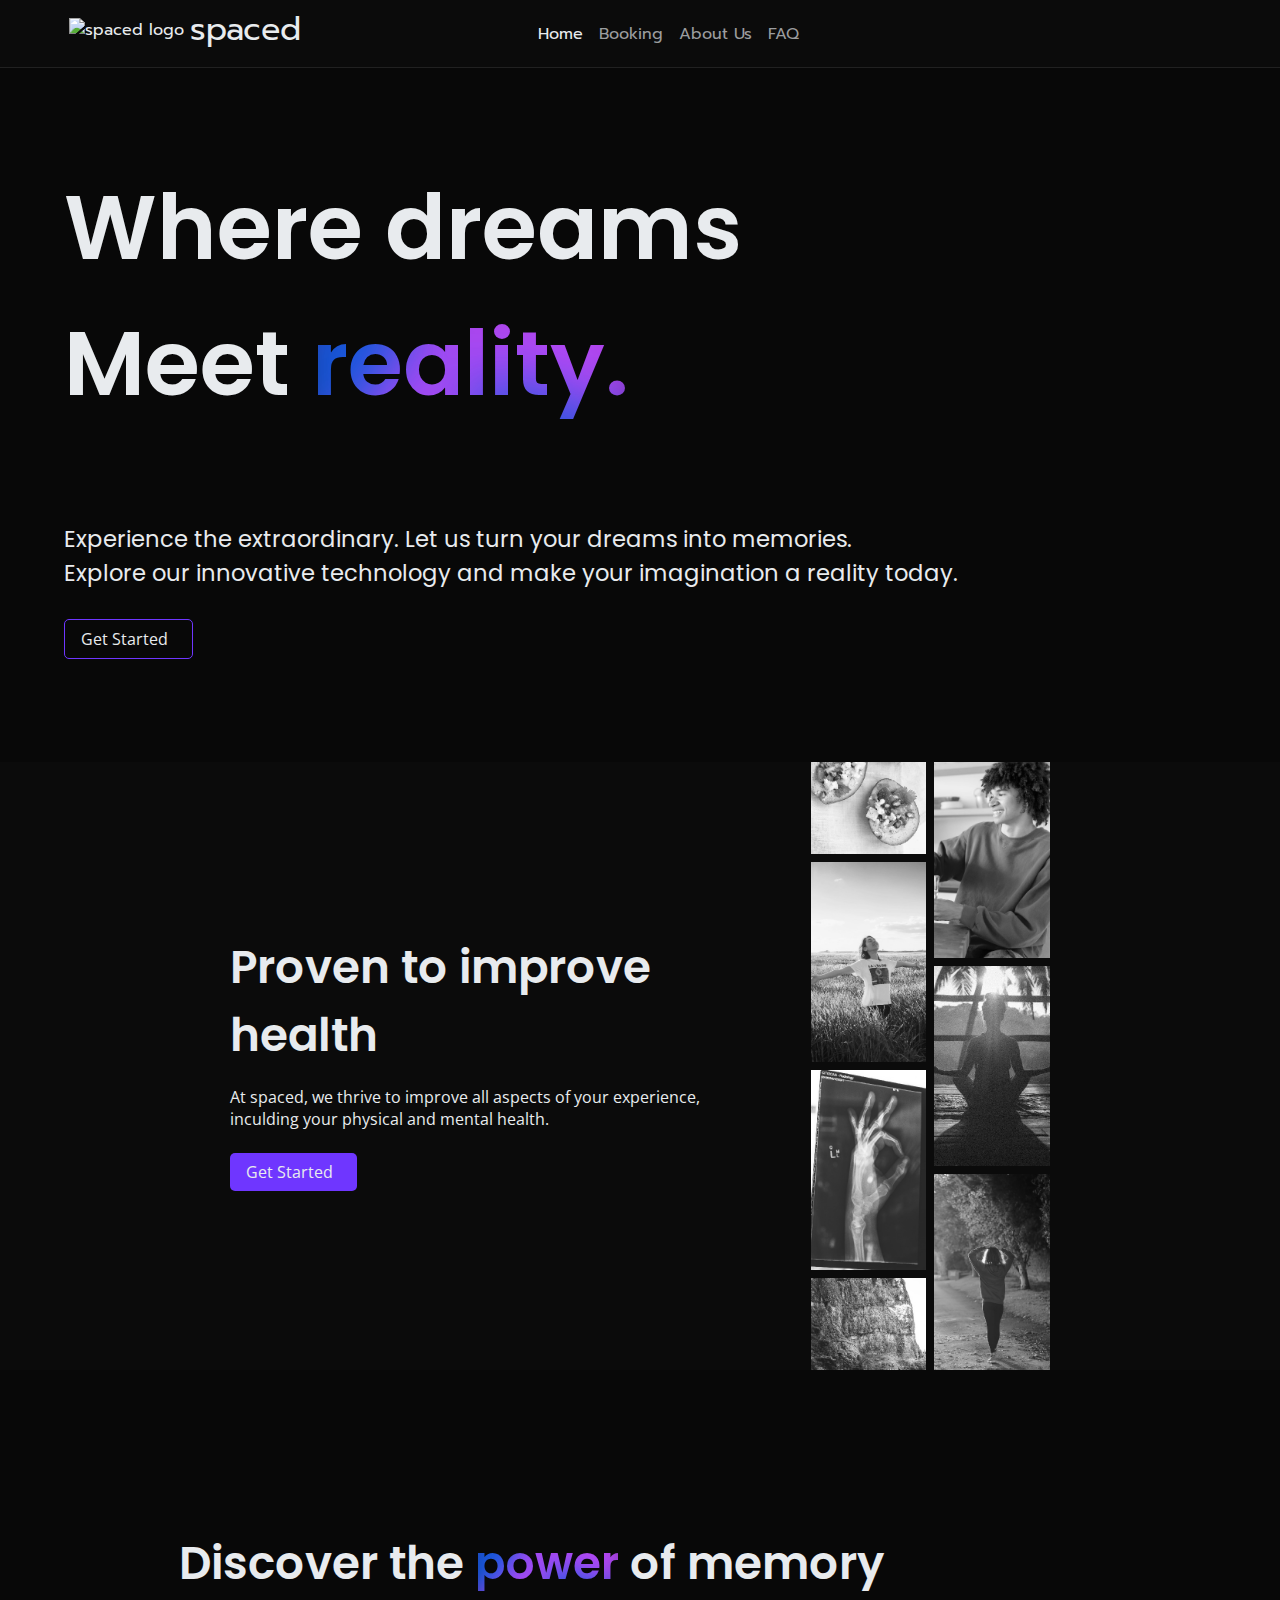
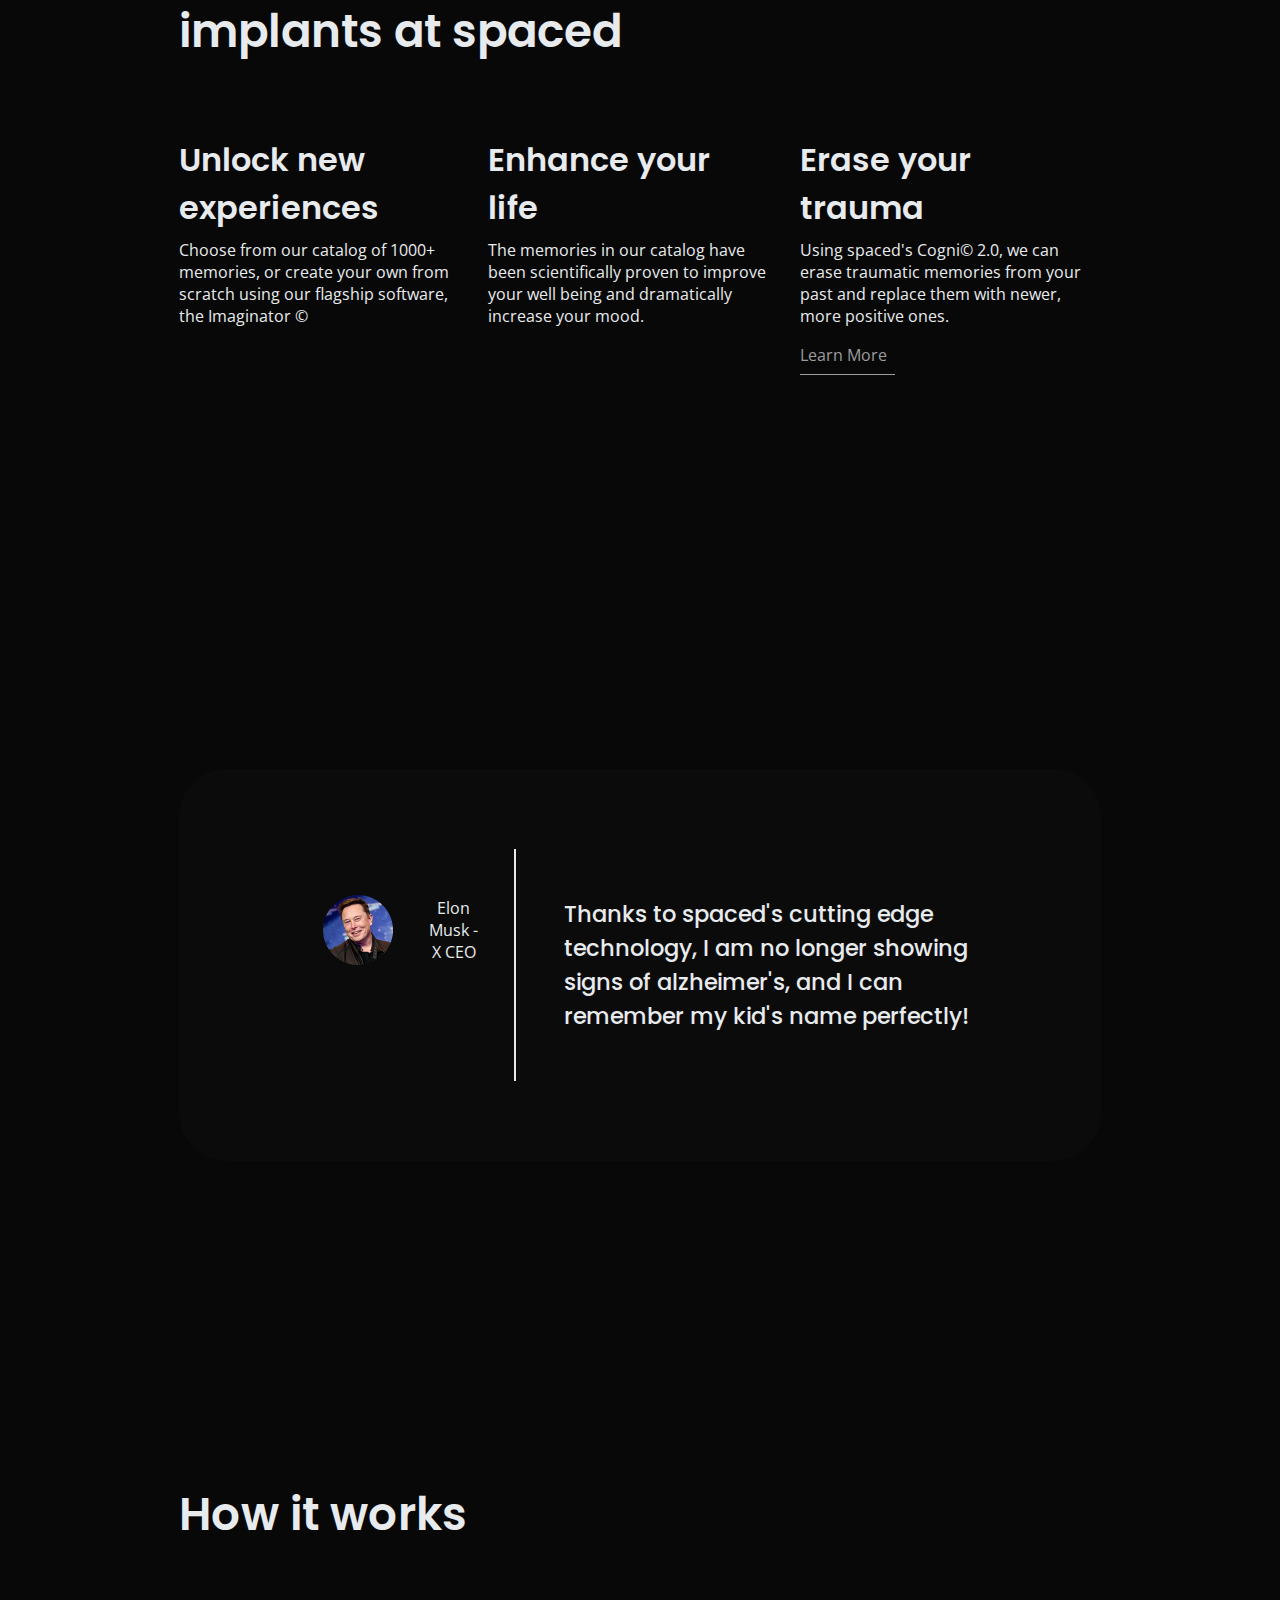
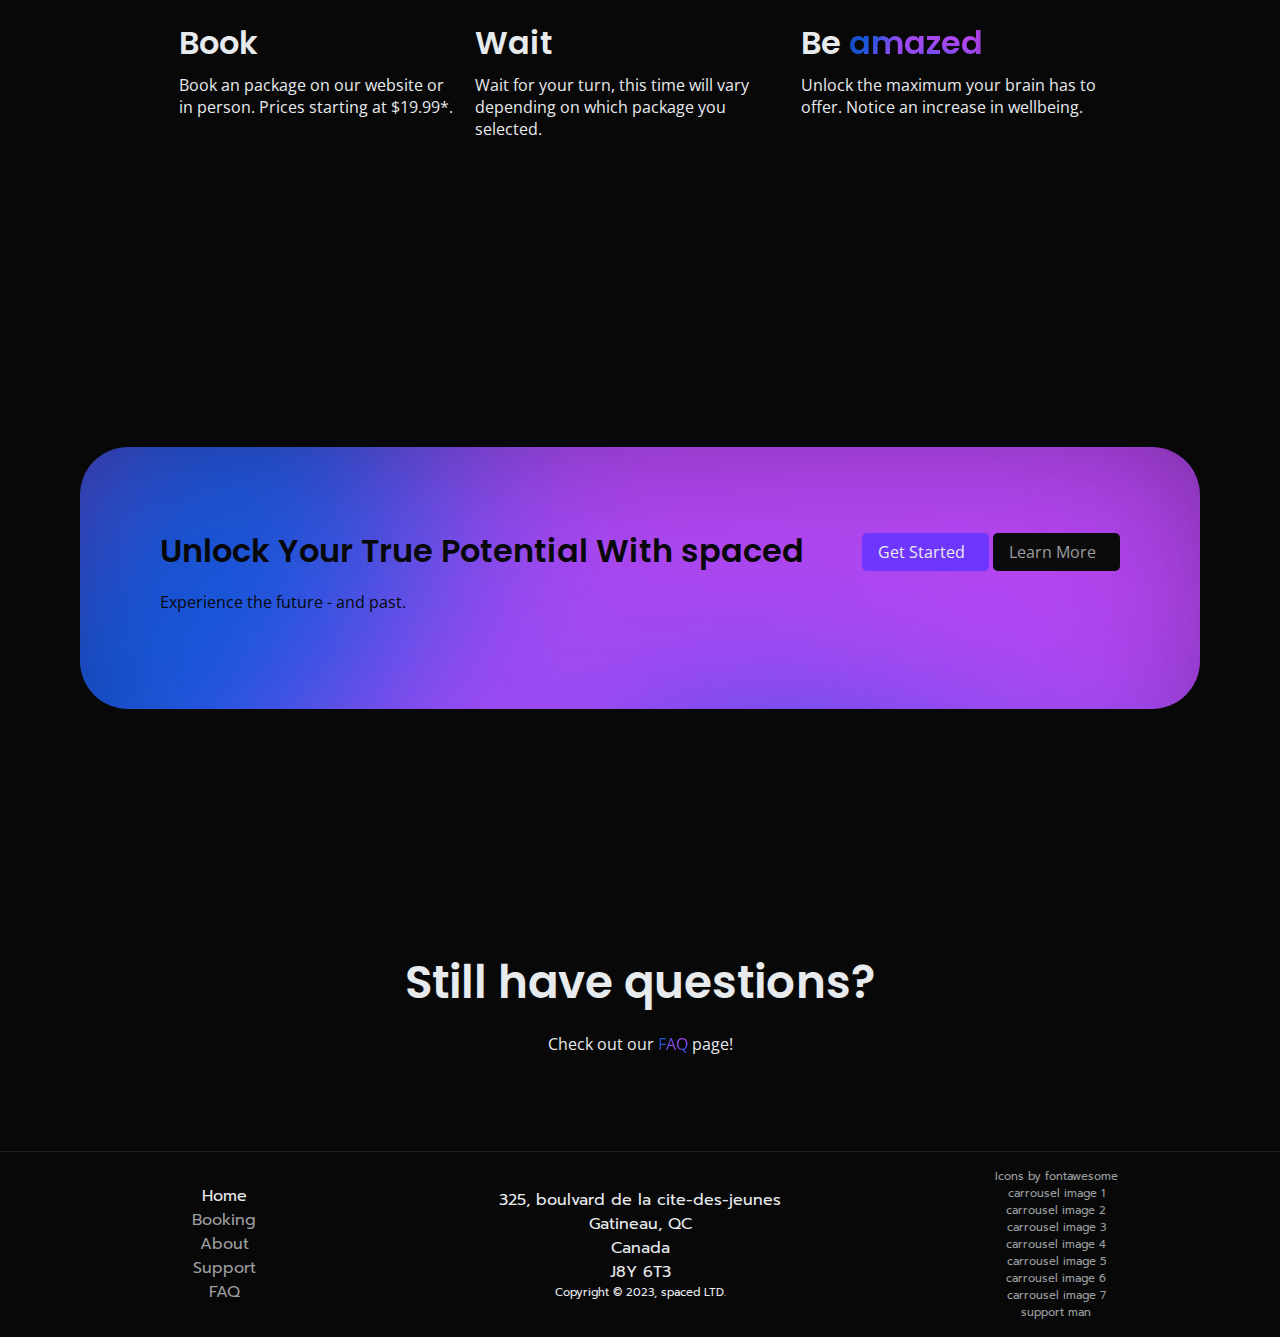
==== commit b7d0335a: "fixed annoying consistancy between buttons" ====
--- a/index.html
+++ b/index.html
@@ -11,7 +11,7 @@
     <!--icon lib-->
     <link rel="stylesheet" href="./styles/mainLight.css">
     <link rel="stylesheet" type="text/css" id="stylesheet" href="./styles/main.css">
-    <link rel="shortcut icon" type="image/png" href="/images/spacedlogowhite.png">
+    <link rel="shortcut icon" type="image/png" href="./images/spacedlogowhite.png">
 </head>
 
 <body>
@@ -51,7 +51,7 @@
                 Experience the extraordinary. Let us turn your dreams into memories.<br>
                 Explore our innovative technology and make your imagination a reality today.<br>
             </h5>
-            <a href="./booking.html" class="buy-now-btn">
+            <a href="./booking.html" class="buy-now-btn-2">
                 <span>Get Started</span><i class="fa-solid fa-angle-right"></i>
             </a>
             <i class="fa-solid fa-chevron-down fa-bounce"></i>
@@ -110,7 +110,7 @@
                     <p>Using spaced's Cogni&copy; 2.0, we can erase traumatic memories from your past and replace them
                         with newer, more positive ones.</p>
                     <div>
-                        <a href="./aboutus" class="learn-more-btn">
+                        <a href="./aboutus" class="learn-more-btn-2">
                             <span>Learn More</span><i class="fa-solid fa-angle-right"></i>
                         </a>
                     </div>
--- a/styles/mainLight.css
+++ b/styles/mainLight.css
@@ -0,0 +1,867 @@
+@import url('https://fonts.googleapis.com/css2?family=Open+Sans:wght@300;400;500;600;700;800&family=Poppins:ital,wght@0,100;0,200;0,300;0,400;0,500;0,600;0,700;0,800;0,900;1,100;1,200;1,300;1,400;1,500;1,600;1,700;1,800;1,900&family=Prompt:wght@200;300;400;500;600&display=swap');
+
+:root {
+    --text: #0d0d0e;
+    --text2: #313232;
+    --background: #f3f3f3;
+    --background2: #f9f9f9;
+    --primary: #c29fff;
+    --outline: #d6d6d6;
+    --headerFont: poppins, impact;
+    --mainFont: "open sans", impact;
+    --logoFont: prompt, impact;
+    background-color: var(--background);
+    color: var(--text);
+    font-family: var(--mainFont);
+}
+ul {
+    padding: 0;
+}
+
+a {
+    color: var(--text);
+    text-decoration: none;
+}
+
+body {
+    font-family: var(--mainFont);
+    font-weight: 400;
+    margin: 0;
+}
+
+h1,
+h2,
+h3,
+h4,
+h5 {
+    font-family: var(--headerFont);
+    font-weight: 600;
+    margin: 0;
+    padding: 0;
+}
+
+html {
+    font-size: 100%;
+}
+h1 {
+    font-size: 5.652rem;
+}
+
+h2 {
+    font-size: 3.997rem;
+}
+
+h3 {
+    font-size: 2.827rem;
+}
+
+h4 {
+    font-size: 1.999rem;
+}
+
+h5 {
+    font-size: 1.414rem;
+}
+
+p {
+    font-size: 1rem;
+}
+
+
+small {
+    font-size: 0.707rem;
+}
+
+header,
+footer {
+    font-family: var(--logoFont);
+    user-select: none;
+}
+
+header .desktop {
+    display: flex;
+    justify-content: space-between;
+    padding-inline: 4em;
+    border-block-end: 1px solid var(--outline);
+}
+
+header>.desktop>* {
+    min-width: 11em;
+    padding: 5px;
+}
+
+header * {
+    vertical-align: middle;
+}
+
+header a {
+    text-decoration: none;
+    color: var(--text2);
+}
+
+header .current {
+    color: var(--text);
+}
+
+header span {
+    font-size: 2em;
+}
+
+header .nav-main {
+    display: flex;
+    flex-direction: column;
+    justify-content: center;
+}
+
+header ul {
+    list-style: none;
+    padding: 0;
+    display: flex;
+    justify-content: center;
+    column-gap: 1em;
+    align-items: center;
+}
+
+header .nav-socials i {
+    font-size: 2em;
+    color: var(--text);
+}
+
+header .nav-socials .socials-container {
+    text-align: end;
+}
+
+header .nav-socials {
+    display: flex;
+    flex-direction: column;
+    justify-content: center;
+}
+
+.mobile {
+    display: none;
+}
+
+header .mobile {
+    text-align: center;
+    border-block-end: 1px solid var(--outline);
+}
+
+footer .desktop {
+    display: flex;
+    justify-content: space-around;
+    border-block-start: 1px solid var(--outline);
+    padding: 1em;
+}
+
+footer .desktop ul {
+    list-style: none;
+    padding: 0;
+}
+
+footer .desktop>div {
+    text-align: center;
+    display: flex;
+    flex-direction: column;
+    justify-content: center;
+    min-width: 20em;
+}
+
+footer .desktop a {
+    text-decoration: none;
+    color: var(--text2);
+}
+
+footer .mobile {
+    position: fixed;
+    bottom: 0;
+    width: 100%;
+    border-block-start: 1px solid var(--outline);
+    padding-block-start: 10px;
+    overflow: auto;
+    background-color: var(--background);
+}
+
+footer .mobile .mobile-footer-wrapper {
+    display: flex;
+    flex-direction: column;
+    justify-content: center;
+}
+
+footer .mobile ul {
+    list-style: none;
+    display: flex;
+    justify-content: space-around;
+}
+
+footer .mobile ul a {
+    display: flex;
+    flex-direction: column;
+    text-align: center;
+    color: var(--text2);
+    text-decoration: none;
+}
+
+footer .mobile ul .current {
+    color: var(--text);
+}
+
+footer .desktop ul .current {
+    color: var(--text);
+}
+
+footer a,
+header a,
+header i,
+header span {
+    transition: all 0.4s;
+}
+
+footer a:hover,
+header a:hover,
+header i:hover,
+header span:hover {
+    color: var(--primary);
+}
+
+.desktop-footer-element3 small {
+    display: flex;
+    flex-direction: column;
+}
+
+.text-emphasis {
+    background-image: url(../images/backgroundtest2.png);
+    background-size: cover;
+    background-repeat: no-repeat;
+    -webkit-background-clip: text;
+    background-clip: text;
+    color: transparent;
+}
+
+.hero h5 {
+    font-weight: 400;
+}
+
+.hero .hero-btn {
+    font-weight: 600;
+    padding-inline: 0.5em;
+    padding-block: 0.2em;
+    background-color: var(--primary);
+    border-radius: 1em;
+    margin-block-start: 1em;
+    font-size: 1.5em;
+    transition: all 0.4s;
+}
+
+.hero .hero-btn:hover {
+    filter: brightness(1.1);
+    box-shadow: 0 5px 70px rgba(112, 56, 255, 0.15);
+}
+
+.hero .hero-btn * {
+    margin-inline: 0.3em;
+}
+.hero > i {
+    margin-block: 6em;
+    display: block;
+    text-align: center;
+}
+.hero > * {
+    margin-block: 1em;
+}
+.hero{
+    padding-inline: 5vi;
+}
+
+section {
+    padding-inline: 5vi;
+    position: relative;
+    display: flex;
+    flex-direction: column;
+    justify-content: center;
+    padding-block: 4em;
+}
+.feature-list-element {
+    max-width: 20em;
+    margin-block: 4em;
+}
+
+.feature-list-element > i {
+    font-size: 2em;
+    margin-block-start: 0.5em;
+}
+
+.feature-list-element > * {
+    margin-block: 0.2em;
+}
+
+.how-it-works-element {
+    max-width: 20em;
+    margin-block: 4em;
+}
+
+.how-it-works-element > i {
+    font-size: 2em;
+    margin-block-start: 0.5em;
+    color: var(--text2);
+}
+
+.how-it-works-element > * {
+    margin-block: 0.2em;
+}
+
+.learn-more-btn {
+    display: inline-block;
+    background-color: var(--background2);
+    padding: 0.5em 1em;
+    border-radius: 5px;
+    transition: all 0.4s;
+    margin-block: 0.4em;
+    color: var(--text2);
+}
+
+.learn-more-btn span {
+    margin-inline-end: 0.5em;
+}
+
+.learn-more-btn:hover {
+    color: var(--text);
+}
+.learn-more-btn-2 {
+    display: inline-block;
+    padding: 0.5em 0em;
+    transition: all 0.4s;
+    margin-block: 0.4em;
+    color: var(--text2);
+    border-block-end: 1px solid var(--text2);
+}
+.learn-more-btn-2 span {
+    margin-inline-end: 0.53em;
+}
+.learn-more-btn-2 i {
+    transition: all 0.6s;
+}
+.learn-more-btn-2:hover {
+    color: var(--text);
+    border-block-color: var(--text);
+    
+}
+.learn-more-btn-2:hover i {
+    transform: translateX(0.3em);
+    margin-inline-end: 0.3em;
+}
+.buy-now-btn {
+    display: inline-block;
+    background-color: var(--primary);
+    padding: 0.5em 1em;
+    border-radius: 5px;
+    transition: all 0.4s;
+    margin-block: 0.4em;
+    color: var(--text);
+}
+.buy-now-btn span {
+    margin-inline-end: 0.5em;
+}
+
+.buy-now-btn:hover {
+    transform: translateY(-5px);
+}
+
+.buy-now-btn-2 {
+    display: inline-block;
+    border: 1px solid var(--primary);
+    background-color: var(--background);
+    padding: 0.5em 1em;
+    border-radius: 5px;
+    transition: all 0.4s;
+    margin-block: 0.4em;
+    color: var(--text);
+}
+.buy-now-btn-2 span {
+    margin-inline-end: 0.5em;
+}
+
+.buy-now-btn-2:hover {
+    transform: translateY(-5px);
+    color: var(--primary);
+}
+
+.single-feature, .video-testomonial {
+    display: flex;
+    justify-content: space-around;
+    flex-direction: row;
+    max-height: 38em;
+    background-color: var(--background2);
+}
+
+
+.single-feature-text, .video-testomonial-text {
+    min-height: 20em;
+    max-width: 30em;
+    display: flex;
+    flex-direction: column;
+    justify-content: center;
+}
+
+.video-testomonial {
+    padding-block: 1em;
+    border: none;
+}
+
+.video {
+    display: flex;
+    flex-direction: column;
+    justify-content: center;
+}
+
+
+
+.feature-image-wrapper {
+    display: flex;
+    flex-direction: row;
+    justify-content: center;
+    gap: 0.5em;
+}
+.images-left {
+    display: flex;
+    flex-direction: column;
+    flex-wrap: nowrap;
+    justify-content: center;
+    gap: 0.5em;
+    overflow: hidden;
+}
+.images-right {
+    display: flex;
+    flex-direction: column;
+    justify-content: center;
+    flex-wrap: nowrap;
+    gap: 0.5em;
+    overflow: hidden;
+}
+.feature-image-wrapper img {
+    filter: grayscale(1);
+    transition: all 2s;
+}
+
+.feature-image-wrapper img:hover {
+    transform: scale(1.03);
+    filter: grayscale(0);
+}
+
+.testimonials {
+    display: flex;
+    flex-direction: column;
+    display: inline-block;
+    background-color: var(--background2);
+    border-radius: 3em;
+}
+
+.testimonial-text h5 {
+    font-weight: 500;
+}
+
+.testimonial-text {
+    display: flex;
+    justify-content: center;
+    flex-direction: column;
+    padding: 3em;
+}
+
+.stars {
+    margin-block: 1em;
+    background-image: url(../images/background-test.png);
+    background-size: cover;
+    background-repeat: no-repeat;
+    -webkit-background-clip: text;
+    background-clip: text;
+    color: transparent;
+}
+
+.testimonial-user {
+    display: flex;
+    flex-direction: column;
+    text-align: center;
+}
+
+.testimonial-user .users {
+    display: flex;
+    flex-direction: row;
+    justify-content: space-between;
+    padding-inline: 2em;
+}
+.users i {
+    font-size: 2em;
+}
+.testimonial-user .profilepicture {
+    display: flex;
+    flex-direction: column;
+    justify-content: center;
+    margin-inline: 2em;
+}
+
+.centered {
+    text-align: center;
+    padding-block-end: 5em;
+}
+
+.cta {
+    transition: all 0.4s;
+    background-image: url(../images/backgroundtest2.png);
+    background-repeat: no-repeat;
+    background-size: cover;
+    color: var(--background);
+    border-radius: 3em;
+    margin-block: 5em;
+    padding-block: 5em;
+    margin-inline: 5vw;
+}
+
+.contact img {
+    height: 40vw;
+    border: 1px solid var(--outline);
+    border-radius: 5px;
+}
+
+.contact-area {
+    display: flex;
+    flex-direction: row;
+    justify-content: space-between;
+}
+.contact-area div:nth-of-type(2) {
+    display: flex;
+    flex-direction: column;
+    justify-content: center;
+}
+
+.contact-card {
+    margin-block: 4em;
+}
+
+.contact-card > * {
+    margin-block: 0em;
+    padding: 0.2em;
+}
+
+.contact-card > i {
+    font-size: 1.5em;
+}
+
+.contact-card > a {
+    text-decoration: underline;
+    transition: all 0.4s;
+}
+.contact-card > a:hover {
+    color: var(--primary);
+}
+
+.contactform textarea, input {
+    width: 98%;
+    font-family: var(--logoFont);
+    resize: none;
+    margin-block: 1em;
+    font-size: 1.2em;
+    color: var(--text2);
+    background-color: var(--background2);
+    border: 1px solid var(--outline);
+    padding: 0.4em;
+    outline: none;
+    transition: all 0.6s;
+    outline: 1px solid var(--outline);
+}
+.contactform input:focus, textarea:focus {
+    outline: 1px solid var(--primary);
+}
+
+.contactform input[type="radio"] {
+    width: auto;
+}
+
+.form-completion {
+    display: grid;
+    grid-template-columns: 0.8fr 0.2fr;
+}
+.pricing > * {
+    text-align: center;
+}
+.pricing ul {
+    list-style: none;
+}
+div[class="most-popular-container1"] {
+    background-image: url(../images/background-test.png);
+    margin: 0;
+    padding: 0;
+    border-radius: 1em;
+}
+
+div[class="most-popular-container2"] {
+    background-color: var(--background2);
+    margin: 2px;
+    display: inline-block;
+    width: 98.5%;
+    border-radius: 1em;
+}
+
+div[class="most-popular"]{
+    text-align: center;
+    background-image: url(../images/background-test.png);
+    background-size: cover;
+    background-repeat: no-repeat;
+    -webkit-background-clip: text;
+    background-clip: text;
+    color: transparent;
+    padding-block: 4px;
+    user-select: none;
+}
+.horizontal-line {
+    border: 1px solid var(--outline);
+}
+.price-flex-wrapper {
+    display: flex;
+    justify-content: center;
+    gap: 1em;
+    flex-wrap: wrap;
+}
+.price-flex-element {
+    position: relative;
+    padding: 2em;
+    background-color: var(--background2);
+    border: 1px solid var(--outline);
+    margin-block: 1em;
+    text-align: left;
+}
+.price-flex-element h4 {
+    margin-block: 1em;
+}
+.price-flex-element ul i {
+    margin-inline-end: 1em;
+    margin-block: 0.5em;
+}
+.package-selection span label{
+    text-align: center;
+    display: block;
+    background-color: var(--outline);
+    margin-block: 1em;
+    padding-block: 0.5em;
+    border-radius: 5px;
+    transition: all 0.4s;
+    user-select: none;
+}
+.package-selection input[type="radio"]:checked + span label{
+    background-color: var(--background2);
+    outline: 1px solid var(--outline);
+}
+.package-selection input {
+    display: none;
+    
+}
+
+.faq ul {
+    list-style: none;
+}
+#accordian label {
+    user-select: none;
+}
+#accordian input {
+    display: none;
+}
+#accordian li {
+    background-color: var(--background2);
+    border: 1px solid var(--outline);
+    border-radius: 5px;
+    margin-block: 1em;
+    padding: 1em;
+}
+#accordian label {
+    display: flex;
+    justify-content: space-between;
+}
+#accordian .faq-content {
+    max-height: 0;
+    overflow: hidden;
+    transition: all 0.5s;
+}
+#accordian input[type="checkbox"]:checked + .faq-content {
+    max-height: 208px;
+    margin-block-start: 1em;
+}
+
+.team img {
+    border-radius: 100%;
+    border: 1px solid var(--outline);
+}
+.team {
+    display: flex;
+    flex-direction: row;
+    justify-content: space-between;
+    flex-wrap: wrap;
+    gap: 1em;
+}
+.team-member {
+    max-width: 205px;
+}
+.team small {
+    color: var(--text2);
+}
+.team-socials {
+    margin-block: 10px;
+    display: flex;
+    flex-direction: row;
+    justify-content: left;
+    gap: 5px;
+    font-size: 1.5em;
+}
+.empathy-section-container {
+    display: flex;
+    flex-direction: row;
+    justify-content: center;
+    gap: 1em;
+    flex-wrap: wrap;
+}
+.empathy-section-container > div {
+    max-width: 30em;
+    margin-block: 3em;
+    min-height: 300px;
+    background-color: var(--background2);
+    border: 1px solid var(--outline);
+    padding: 2em;
+    border-radius: 1em;
+}
+.review-wrapper {
+    display: flex;
+    flex-wrap: wrap;
+    justify-content: space-around;
+    gap: 1em;
+}
+.review-card {
+    max-width: 250px;
+}
+.review-card img {
+    border-radius: 100%;
+}
+.review-card > * {
+    margin-block: 0.2em;
+}
+.reviews {
+    background-color: var(--background2);
+    padding-block: 5em;
+}
+
+.page-header {
+    background-image: none;
+}
+
+#switch-style {
+    background-color: var(--background2);
+    border: none;
+}
+@media (max-width: 768px) {
+
+    header .desktop,
+    footer .desktop {
+        display: none;
+    }
+
+    .desktop {
+        display: none;
+    }
+
+    .mobile {
+        display: block;
+    }
+
+    header .mobile,
+    footer .mobile {
+        display: block;
+    }
+
+    html {
+        font-size: 100%;
+    }
+
+    h1 {
+        font-size: 3.053rem;
+    }
+
+    h2 {
+        font-size: 2.442rem;
+    }
+
+    h3 {
+        font-size: 1.954rem;
+    }
+
+    h4 {
+        font-size: 1.563rem;
+    }
+
+    h5 {
+        font-size: 1.250rem;
+    }
+
+    small {
+        font-size: 0.800rem;
+    }
+
+}
+
+@media (min-width: 768px) {
+    section {
+        padding-inline: 14vw;
+    }
+    
+    .feature-list > div {
+        display: flex;
+        flex-direction: row;
+        justify-content: space-between;
+        column-gap: 1em;
+    }
+    .how-it-works > div > div {
+        display: flex;
+        flex-direction: row;
+        justify-content: space-between;
+        column-gap: 1em;
+    }
+    .testimonials {
+        display: flex;
+        flex-direction: row;
+    }
+    
+    .testimonial-text {
+        width: 70%;
+    }
+    .vertical-line {
+        border-left: 2px solid var(--text);
+      }
+    .cta {
+        display: flex;
+        flex-direction: row;
+        justify-content: space-between;
+        margin-inline: 5em;
+        padding-inline: 5em; 
+    }
+    .contactform textarea, input {
+        width: 98%;
+    }
+    section {
+        padding-block: 10em;
+    }
+    header {
+        position: fixed;
+        top: 0;
+        width: 100%;
+        background-color: var(--background2);
+        z-index: 1;
+    }
+    .hero {
+        margin-block-start: 10em;
+    }
+    .price-flex-element {
+        min-width: 15em;
+        min-height: 33em;
+    }
+    .testimonials {
+        padding: 5em;
+    }
+    .single-feature{
+        padding-block: 0;
+    }
+}--- a/styles/main.css
+++ b/styles/main.css
@@ -326,6 +326,30 @@
 .learn-more-btn:hover {
     color: var(--text);
 }
+.learn-more-btn-2 {
+    display: inline-block;
+    padding: 0.5em 0em;
+    transition: all 0.4s;
+    margin-block: 0.4em;
+    color: var(--text2);
+    border-block-end: 1px solid var(--text2);
+}
+.learn-more-btn-2 span {
+    margin-inline-end: 0.53em;
+}
+.learn-more-btn-2 i {
+    transition: all 0.6s;
+}
+.learn-more-btn-2:hover {
+    color: var(--text);
+    border-block-color: var(--text);
+    
+}
+.learn-more-btn-2:hover i {
+    transform: translateX(0.3em);
+    margin-inline-end: 0.3em;
+}
+
 .buy-now-btn {
     display: inline-block;
     background-color: var(--primary);
@@ -341,6 +365,24 @@
 
 .buy-now-btn:hover {
     transform: translateY(-5px);
+}
+.buy-now-btn-2 {
+    display: inline-block;
+    border: 1px solid var(--primary);
+    background-color: var(--background);
+    padding: 0.5em 1em;
+    border-radius: 5px;
+    transition: all 0.4s;
+    margin-block: 0.4em;
+    color: var(--text);
+}
+.buy-now-btn-2 span {
+    margin-inline-end: 0.5em;
+}
+
+.buy-now-btn-2:hover {
+    transform: translateY(-5px);
+    color: var(--primary);
 }
 
 .single-feature, .video-testomonial {
@@ -708,6 +750,10 @@
     background-repeat: no-repeat;
     background-size: cover;
 }
+#switch-style {
+    background-color: var(--background2);
+    border: none;
+}
 @media (max-width: 768px) {
 
     header .desktop,
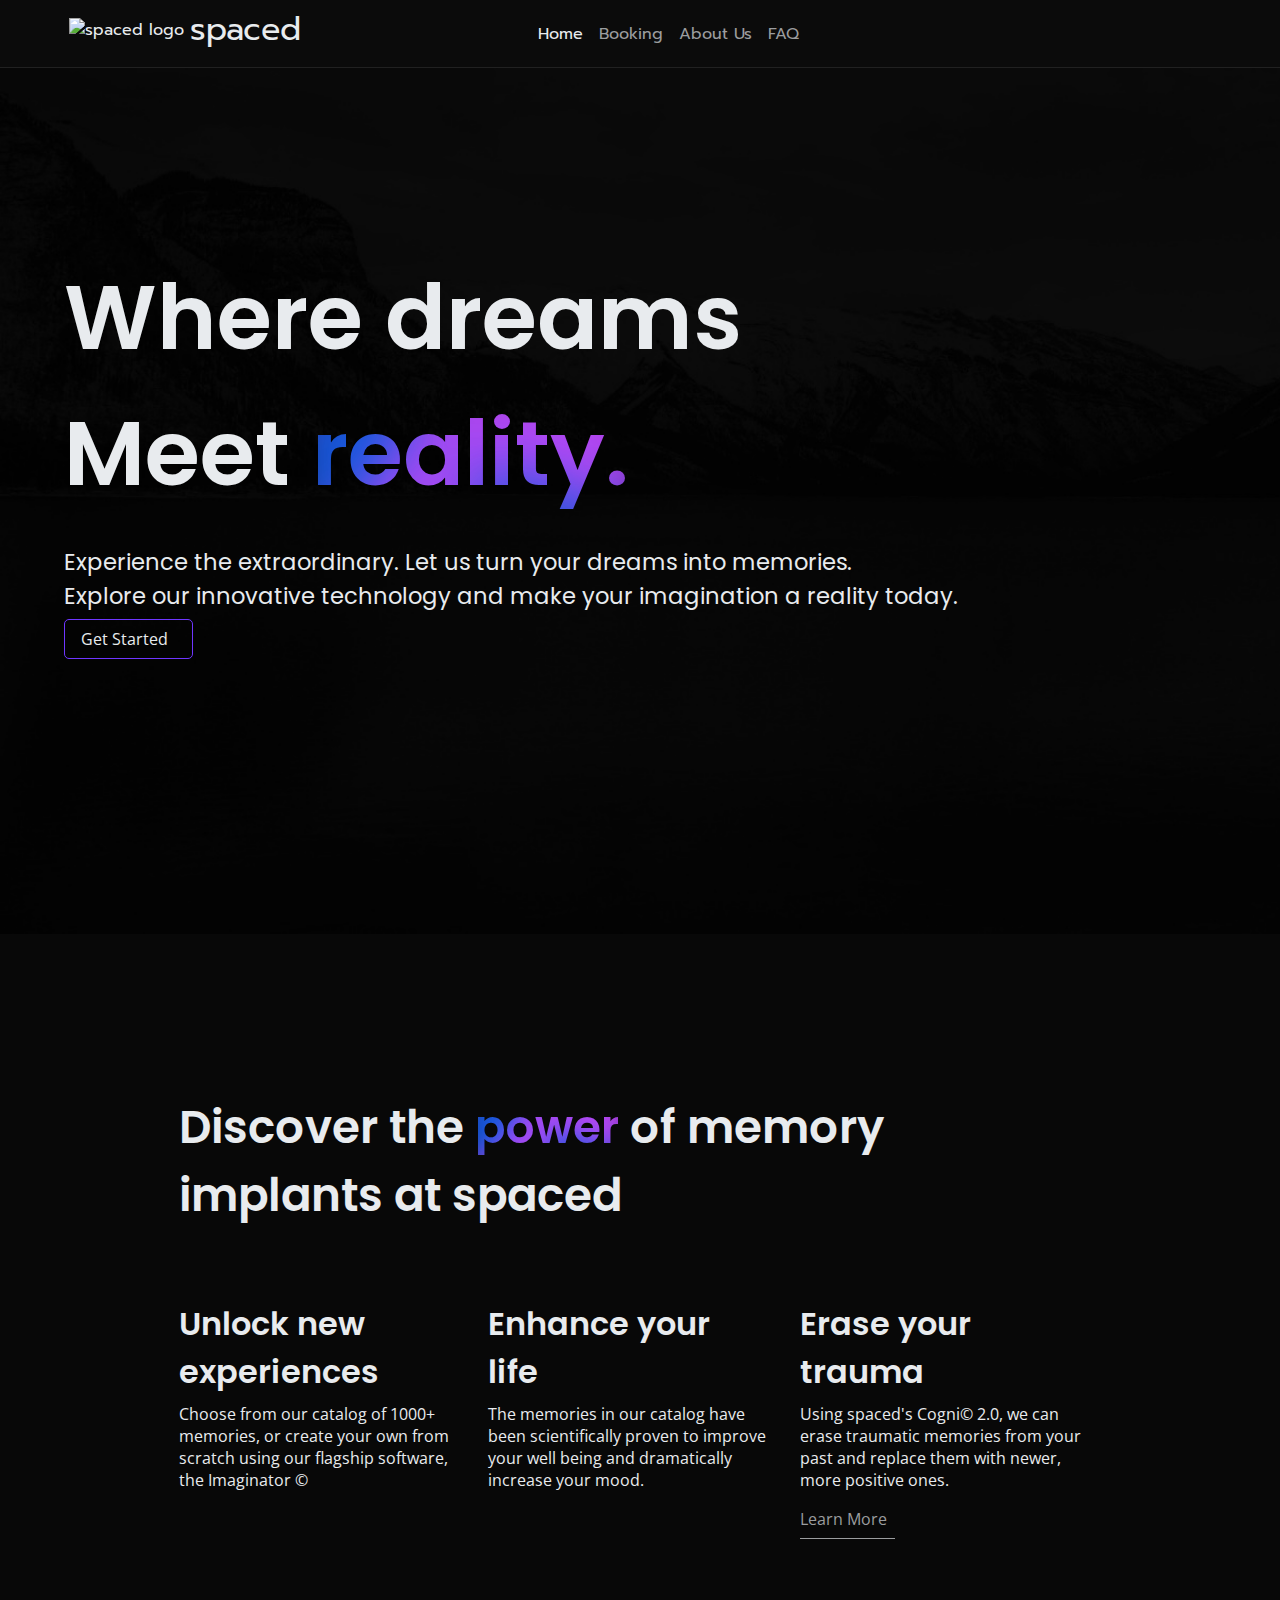
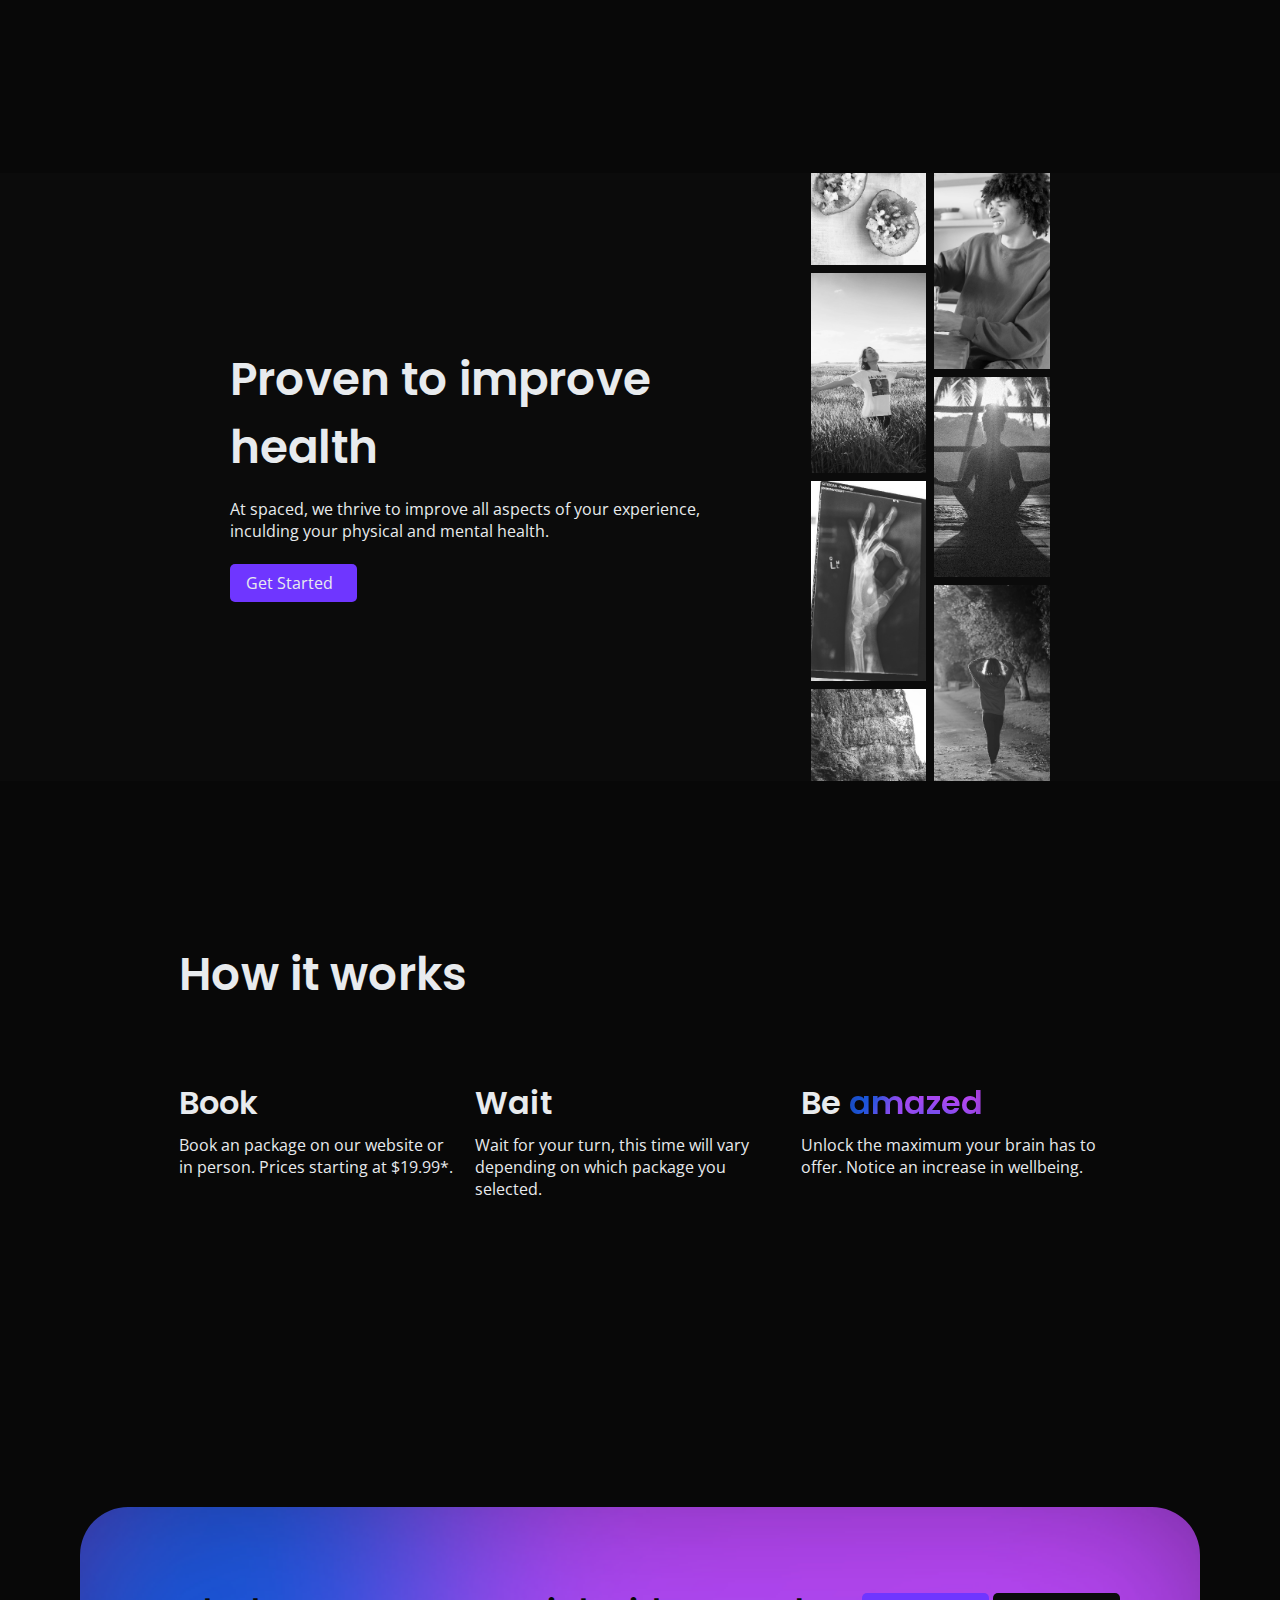
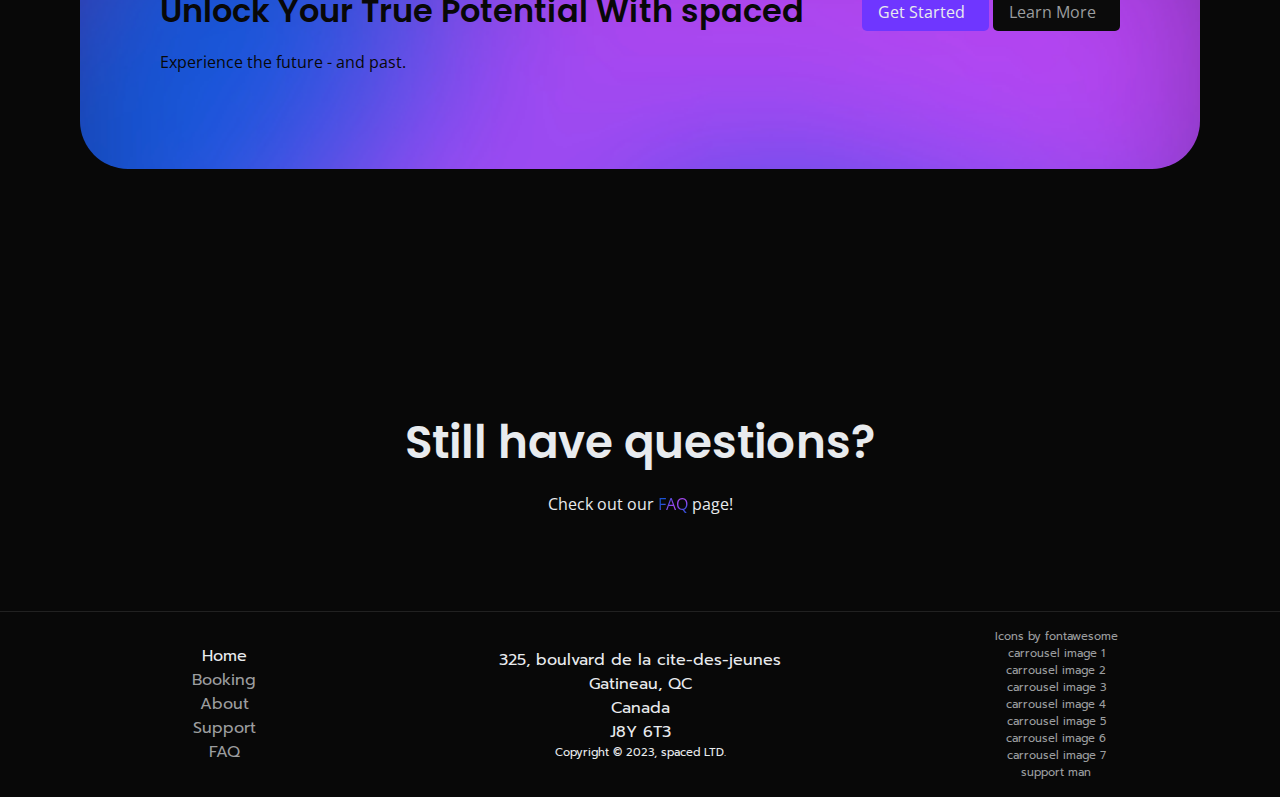
==== commit d9a1063e: "modified hero section to be more engaging" ====
--- a/index.html
+++ b/index.html
@@ -54,8 +54,42 @@
             <a href="./booking.html" class="buy-now-btn-2">
                 <span>Get Started</span><i class="fa-solid fa-angle-right"></i>
             </a>
-            <i class="fa-solid fa-chevron-down fa-bounce"></i>
-        </div>
+            <i class="fa-solid fa-chevron-down fa-bounce" class="desktop"></i>
+        </div>
+        
+        <section class="feature-list">
+            <h3>Discover the <span class="text-emphasis">power</span> of memory <br>implants at spaced</h3>
+            <div>
+                <div class="feature-list-element">
+                    <i class="fa-solid fa-unlock feature-list-icon"></i>
+                    <h4>Unlock new<br>
+                        experiences</h4>
+                    <p>Choose from our catalog of 1000+ memories, or create your own from scratch using our flagship
+                        software, the Imaginator &copy;</p>
+                    
+                </div>
+                <div class="feature-list-element">
+                    <i class="fa-solid fa-face-smile feature-list-icon"></i>
+                    <h4>Enhance your<br>
+                        life</h4>
+                    <p>The memories in our catalog have been scientifically proven to improve your well being and
+                        dramatically increase your mood.</p>
+                    
+                </div>
+                <div class="feature-list-element">
+                    <i class="fa-solid fa-eraser feature-list-icon"></i>
+                    <h4>Erase your<br>
+                        trauma</h4>
+                    <p>Using spaced's Cogni&copy; 2.0, we can erase traumatic memories from your past and replace them
+                        with newer, more positive ones.</p>
+                    <div>
+                        <a href="./aboutus" class="learn-more-btn-2">
+                            <span>Learn More</span><i class="fa-solid fa-angle-right"></i>
+                        </a>
+                    </div>
+                </div>
+            </div>
+        </section>
         <section class="single-feature">
             <div class="single-feature-text">
                 <h3>Proven to improve health</h3>
@@ -81,66 +115,6 @@
                     <img src="./images/img3.jpg" alt="girl in orange sweater pouring milk" height="200">
                     <img src="./images/img4.jpg" alt="person meditating with amazing background" height="200">
                     <img src="./images/img5.jpg" alt="happy person" height="200">
-                </div>
-            </div>
-        </section>
-        <section class="feature-list">
-            <h3>Discover the <span class="text-emphasis">power</span> of memory <br>implants at spaced</h3>
-            <div>
-                <div class="feature-list-element">
-                    <i class="fa-solid fa-unlock feature-list-icon"></i>
-                    <h4>Unlock new<br>
-                        experiences</h4>
-                    <p>Choose from our catalog of 1000+ memories, or create your own from scratch using our flagship
-                        software, the Imaginator &copy;</p>
-                    
-                </div>
-                <div class="feature-list-element">
-                    <i class="fa-solid fa-face-smile feature-list-icon"></i>
-                    <h4>Enhance your<br>
-                        life</h4>
-                    <p>The memories in our catalog have been scientifically proven to improve your well being and
-                        dramatically increase your mood.</p>
-                    
-                </div>
-                <div class="feature-list-element">
-                    <i class="fa-solid fa-eraser feature-list-icon"></i>
-                    <h4>Erase your<br>
-                        trauma</h4>
-                    <p>Using spaced's Cogni&copy; 2.0, we can erase traumatic memories from your past and replace them
-                        with newer, more positive ones.</p>
-                    <div>
-                        <a href="./aboutus" class="learn-more-btn-2">
-                            <span>Learn More</span><i class="fa-solid fa-angle-right"></i>
-                        </a>
-                    </div>
-                </div>
-            </div>
-        </section>
-        <section>
-            <div class="testimonials">
-                <div class="testimonial-user">
-                    <div class="stars">
-                        <i class="fa-solid fa-star"></i>
-                        <i class="fa-solid fa-star"></i>
-                        <i class="fa-solid fa-star"></i>
-                        <i class="fa-solid fa-star"></i>
-                        <i class="fa-solid fa-star"></i>
-                    </div>
-                    <div class="users">
-                        <div class="profilepicture">
-                            <img src="./images/profilepicture.png" alt="elon musk" height="70">
-                        </div>
-                        <div class="company">
-                            <i class="fa-brands fa-x-twitter"></i>
-                            <p>Elon Musk - X CEO</p>
-                        </div>
-                    </div>
-                </div>
-                <div class="vertical-line"></div>
-                <div class="testimonial-text">
-                    <h5>Thanks to spaced's cutting edge technology, I am no longer showing signs of alzheimer's, and I
-                        can remember my kid's name perfectly!</h5>
                 </div>
             </div>
         </section>
--- a/styles/mainLight.css
+++ b/styles/mainLight.css
@@ -2,7 +2,7 @@
 
 :root {
     --text: #0d0d0e;
-    --text2: #313232;
+    --text2: #666767;
     --background: #f3f3f3;
     --background2: #f9f9f9;
     --primary: #c29fff;
@@ -266,10 +266,14 @@
     text-align: center;
 }
 .hero > * {
-    margin-block: 1em;
+    padding-block-start: 1em;
 }
 .hero{
     padding-inline: 5vi;
+    background-image: url(../images/herobackgroundLight.jpg);
+    background-repeat: no-repeat;
+    background-size: cover;
+    min-height: 86vh;
 }
 
 section {
@@ -369,7 +373,7 @@
 .buy-now-btn-2 {
     display: inline-block;
     border: 1px solid var(--primary);
-    background-color: var(--background);
+    background-color: none;
     padding: 0.5em 1em;
     border-radius: 5px;
     transition: all 0.4s;
@@ -642,18 +646,17 @@
     margin-block: 1em;
     padding-block: 0.5em;
     border-radius: 5px;
-    transition: all 0.4s;
+    transition: all 0.2s;
     user-select: none;
+    outline: 1px solid var(--outline);
 }
 .package-selection input[type="radio"]:checked + span label{
     background-color: var(--background2);
     outline: 1px solid var(--outline);
 }
 .package-selection input {
-    display: none;
-    
-}
-
+    display: none; 
+}
 .faq ul {
     list-style: none;
 }
@@ -736,6 +739,7 @@
 }
 .review-card img {
     border-radius: 100%;
+    filter: invert(1);
 }
 .review-card > * {
     margin-block: 0.2em;
@@ -752,6 +756,28 @@
 #switch-style {
     background-color: var(--background2);
     border: none;
+}
+.hours {
+    background-color: var(--background2);
+    display: flex;
+    flex-direction: row;
+    justify-content: center;
+}
+.hours table {
+    display: inline-block;
+}
+.hours td {
+    padding: 0.2em 1em;
+    border-radius: 4px;
+}
+.hours tr td:nth-of-type(even) {
+    border: 1px solid var(--primary);
+}
+.hours tr:nth-of-type(even) td:nth-of-type(odd) {
+    background-color: var(--outline);
+}
+.hours tr:nth-of-type(odd) td:nth-of-type(odd) {
+    background-color: var(--background);
 }
 @media (max-width: 768px) {
 
@@ -852,7 +878,7 @@
         z-index: 1;
     }
     .hero {
-        margin-block-start: 10em;
+        padding-block-start: 10em;
     }
     .price-flex-element {
         min-width: 15em;
@@ -864,4 +890,23 @@
     .single-feature{
         padding-block: 0;
     }
+}
+@media (max-width: 472px) {
+    .team-member {
+        display: flex;
+        flex-direction: row;
+        max-width: max-content;
+        margin-block: 1em;
+    }
+    .team-member > * {
+        margin-inline: 0.5em;
+    }
+    .team-member img {
+        height: 30vw;
+    }
+    .team-member div:nth-of-type(1) {
+        display: flex;
+        flex-direction: column;
+        justify-content: center;
+    }
 }--- a/styles/main.css
+++ b/styles/main.css
@@ -266,10 +266,13 @@
     text-align: center;
 }
 .hero > * {
-    margin-block: 1em;
+    padding-block-start: 1em;
 }
 .hero{
     padding-inline: 5vi;
+    background-image: url(../images/herobackground.jpg);
+    background-repeat: no-repeat;
+    background-size: cover;
 }
 
 section {
@@ -369,7 +372,7 @@
 .buy-now-btn-2 {
     display: inline-block;
     border: 1px solid var(--primary);
-    background-color: var(--background);
+    background-color: none;
     padding: 0.5em 1em;
     border-radius: 5px;
     transition: all 0.4s;
@@ -642,8 +645,9 @@
     margin-block: 1em;
     padding-block: 0.5em;
     border-radius: 5px;
-    transition: all 0.4s;
+    transition: all 0.2s;
     user-select: none;
+    outline: 1px solid var(--outline);
 }
 .package-selection input[type="radio"]:checked + span label{
     background-color: var(--background2);
@@ -753,6 +757,28 @@
 #switch-style {
     background-color: var(--background2);
     border: none;
+}
+.hours {
+    background-color: var(--background2);
+    display: flex;
+    flex-direction: row;
+    justify-content: center;
+}
+.hours table {
+    display: inline-block;
+}
+.hours td {
+    padding: 0.2em 1em;
+    border-radius: 4px;
+}
+.hours tr td:nth-of-type(even) {
+    border: 1px solid var(--primary);
+}
+.hours tr:nth-of-type(even) td:nth-of-type(odd) {
+    background-color: var(--outline);
+}
+.hours tr:nth-of-type(odd) td:nth-of-type(odd) {
+    background-color: var(--background);
 }
 @media (max-width: 768px) {
 
@@ -853,7 +879,7 @@
         z-index: 1;
     }
     .hero {
-        margin-block-start: 10em;
+        padding-block-start: 10em;
     }
     .price-flex-element {
         min-width: 15em;
@@ -865,4 +891,23 @@
     .single-feature{
         padding-block: 0;
     }
+}
+@media (max-width: 472px) {
+    .team-member {
+        display: flex;
+        flex-direction: row;
+        max-width: max-content;
+        margin-block: 1em;
+    }
+    .team-member > * {
+        margin-inline: 0.5em;
+    }
+    .team-member img {
+        height: 30vw;
+    }
+    .team-member div:nth-of-type(1) {
+        display: flex;
+        flex-direction: column;
+        justify-content: center;
+    }
 }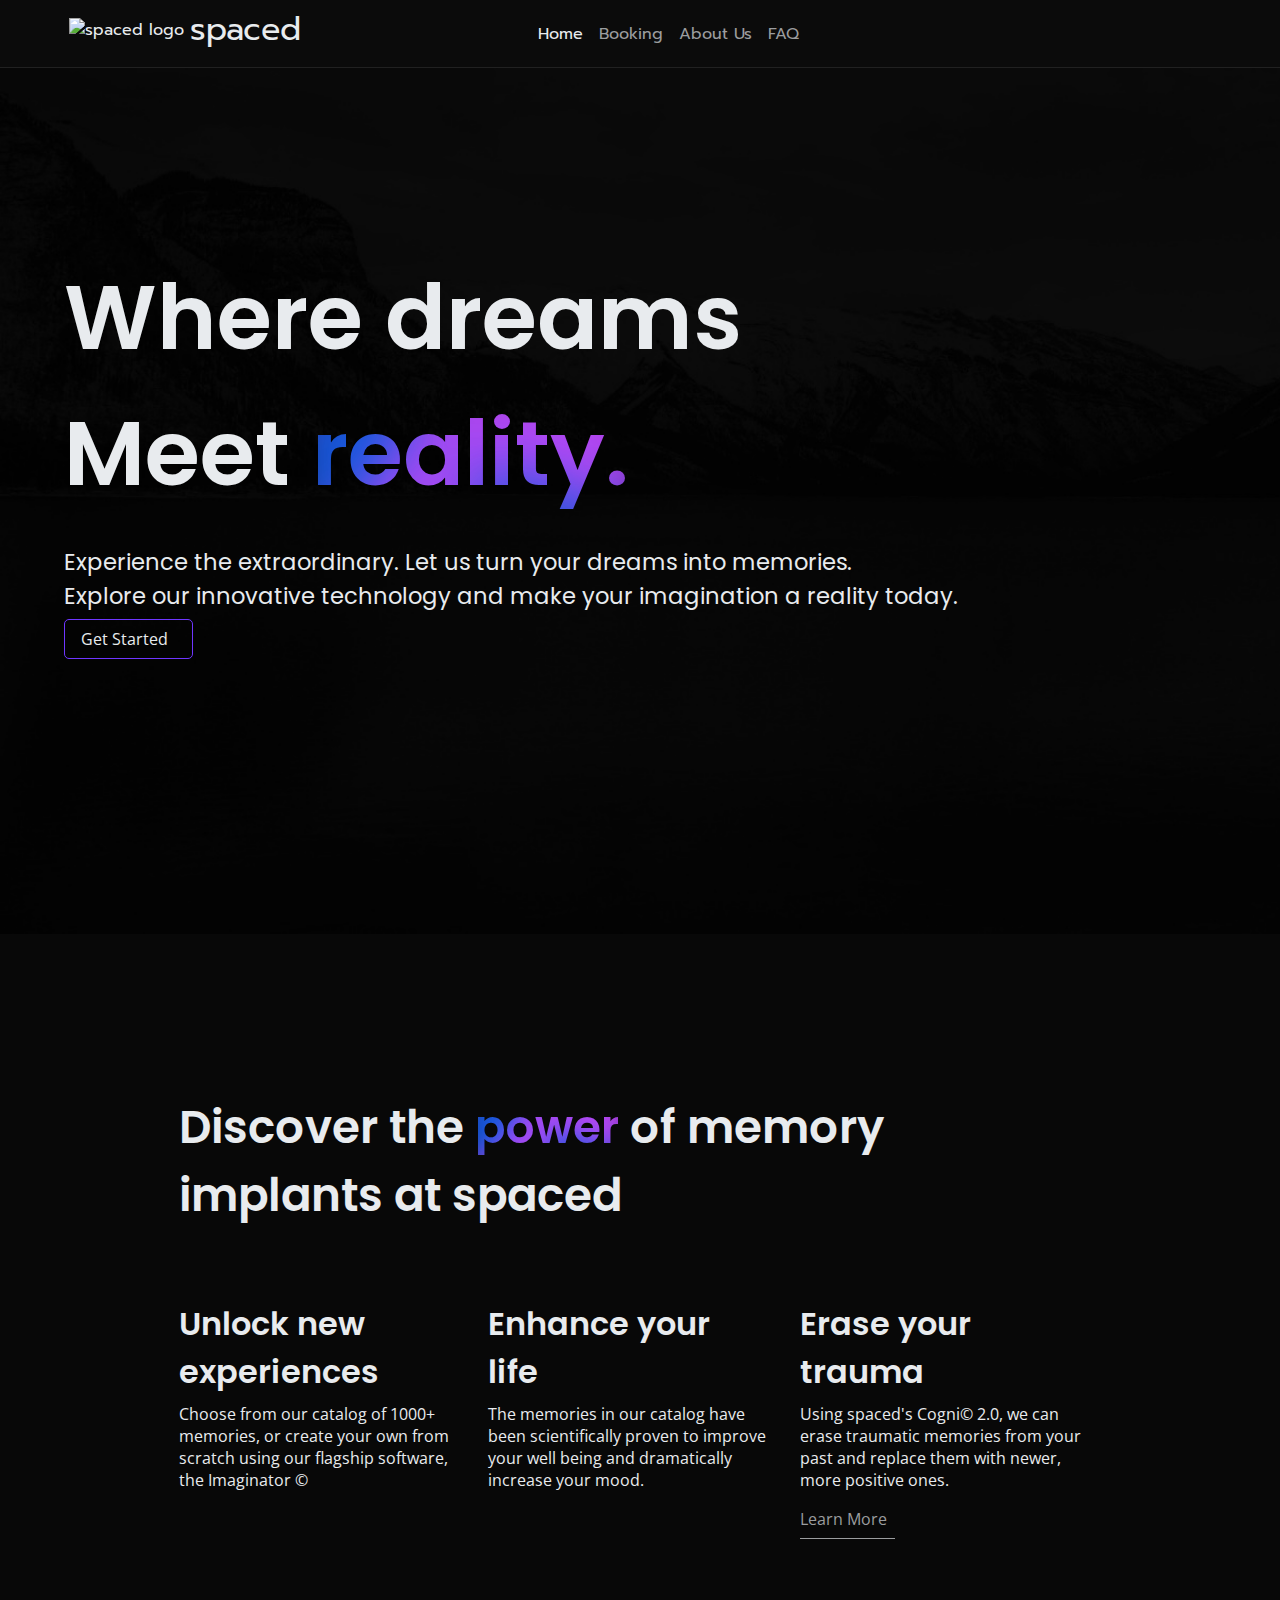
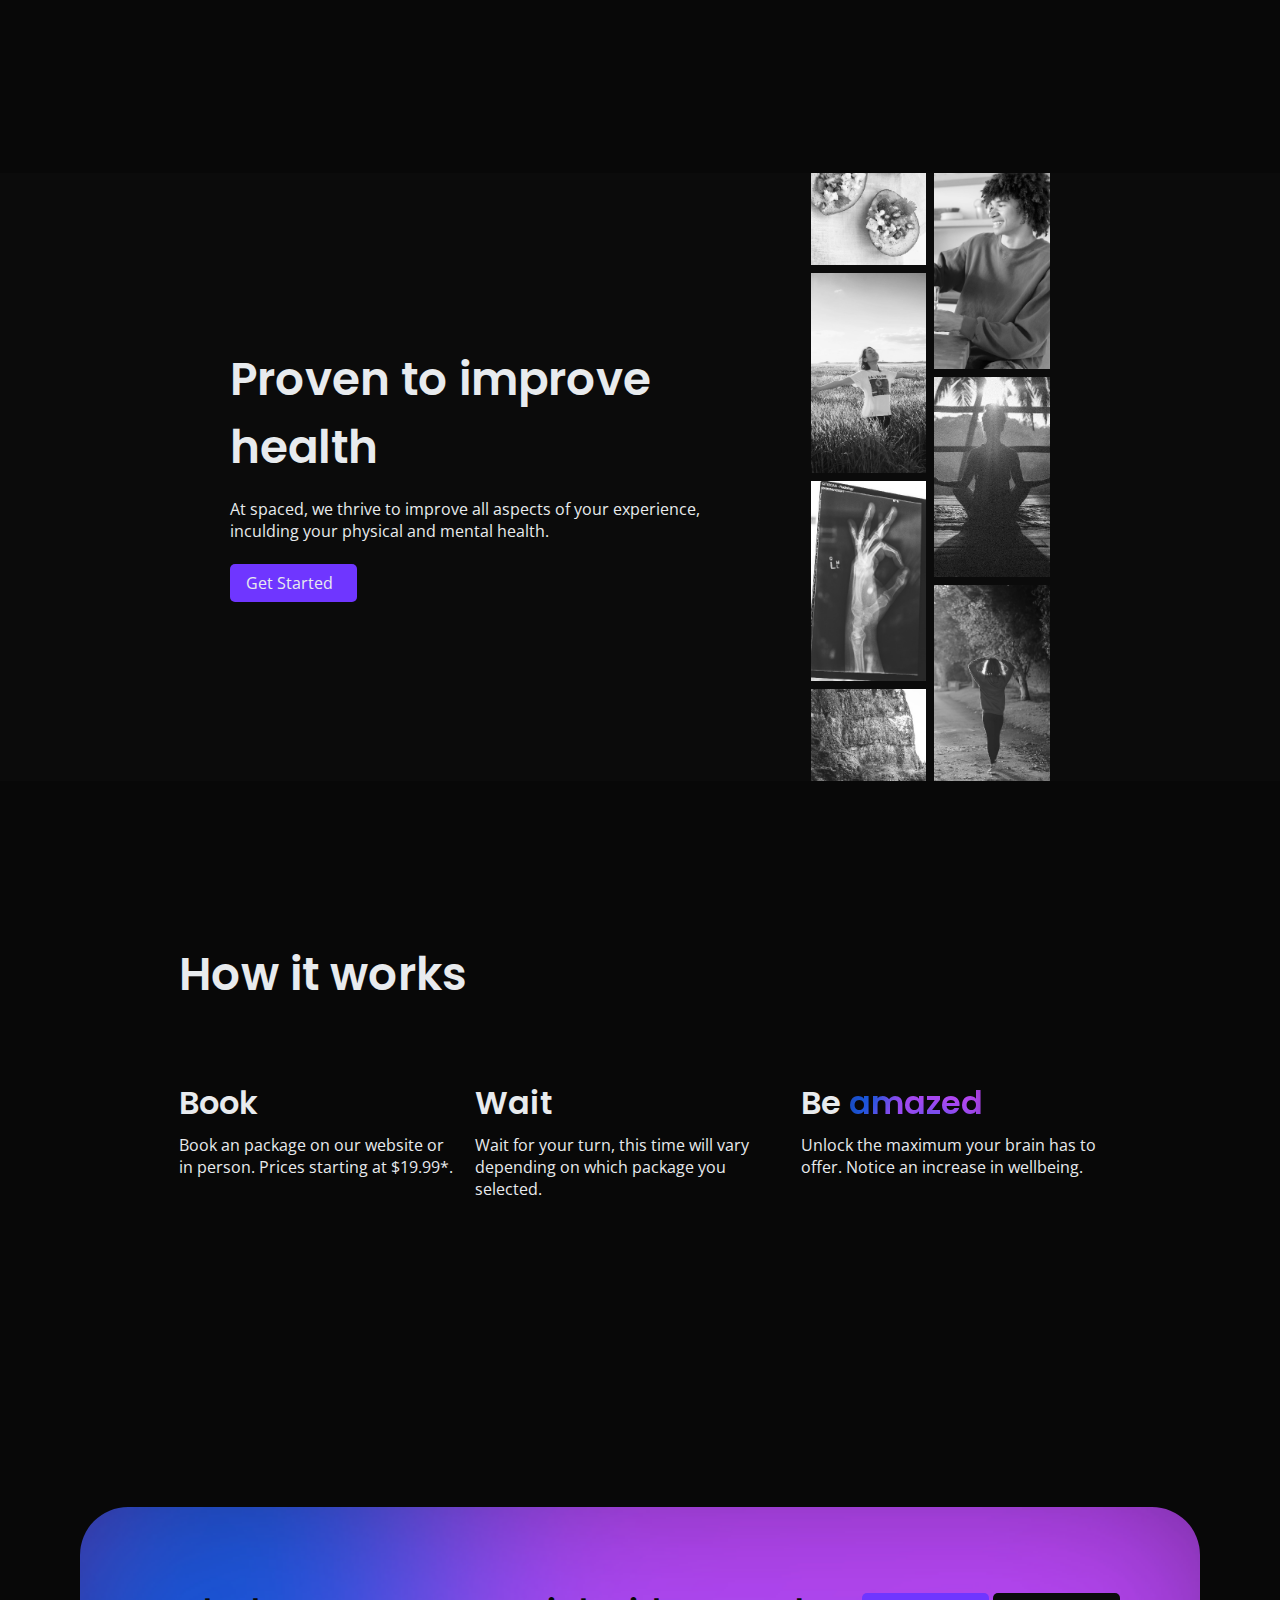
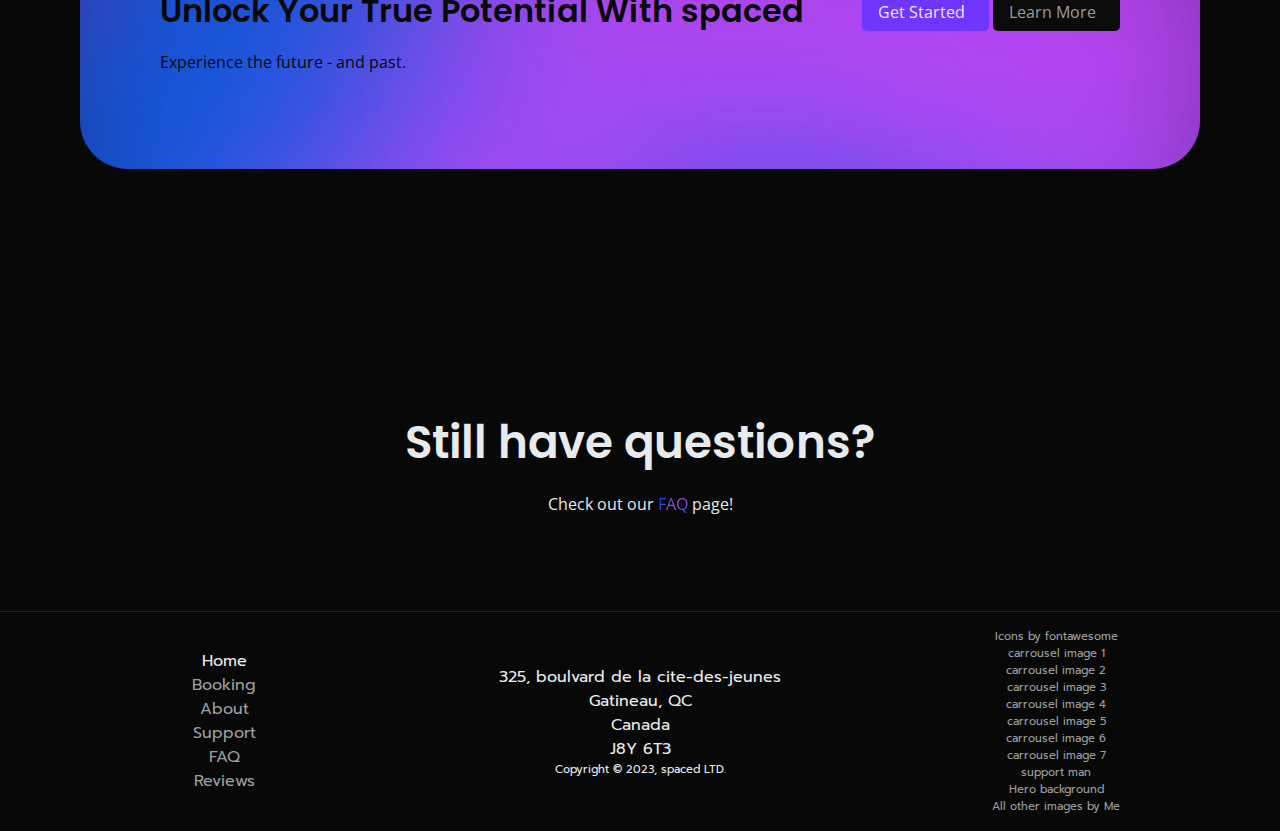
==== commit 07baf65d: "updated desktop footers" ====
--- a/index.html
+++ b/index.html
@@ -54,7 +54,7 @@
             <a href="./booking.html" class="buy-now-btn-2">
                 <span>Get Started</span><i class="fa-solid fa-angle-right"></i>
             </a>
-            <i class="fa-solid fa-chevron-down fa-bounce" class="desktop"></i>
+            <i class="fa-solid fa-chevron-down fa-bounce desktop"></i>
         </div>
         
         <section class="feature-list">
@@ -170,6 +170,7 @@
                     <li><a href="./aboutus.html">About</a></li>
                     <li><a href="./support.html">Support</a></li>
                     <li><a href="./faq.html">FAQ</a></li>
+                    <li><a href="./reviews.html">Reviews</a></li>
                 </ul>
             </div>
             <div class="desktop-footer-element2">
@@ -192,6 +193,8 @@
                     <a href="https://unsplash.com/photos/person-riding-a-mountain-bike-gOHfFgwyDNM">carrousel image 6</a>
                     <a href="https://unsplash.com/photos/three-avocado-fruit-desserts-Ug7kk0kThLk">carrousel image 7</a>
                     <a href="https://unsplash.com/photos/man-using-ip-phone-inside-room-WEDDt-u3q3o">support man</a>
+                    <a href="https://unsplash.com/photos/a-mountain-range-covered-in-a-cloud-filled-sky-pdCNgF3RFTk">Hero background</a>
+                    <a href="https://github.com/oscarcalvert/Website-rewrite">All other images by Me</a>
                 </small>
             </div>
         </div>
--- a/styles/mainLight.css
+++ b/styles/mainLight.css
@@ -738,8 +738,7 @@
     max-width: 250px;
 }
 .review-card img {
-    border-radius: 100%;
-    filter: invert(1);
+    border-radius: 100%;    
 }
 .review-card > * {
     margin-block: 0.2em;
--- a/styles/main.css
+++ b/styles/main.css
@@ -737,6 +737,7 @@
 }
 .review-card {
     max-width: 250px;
+    
 }
 .review-card img {
     border-radius: 100%;
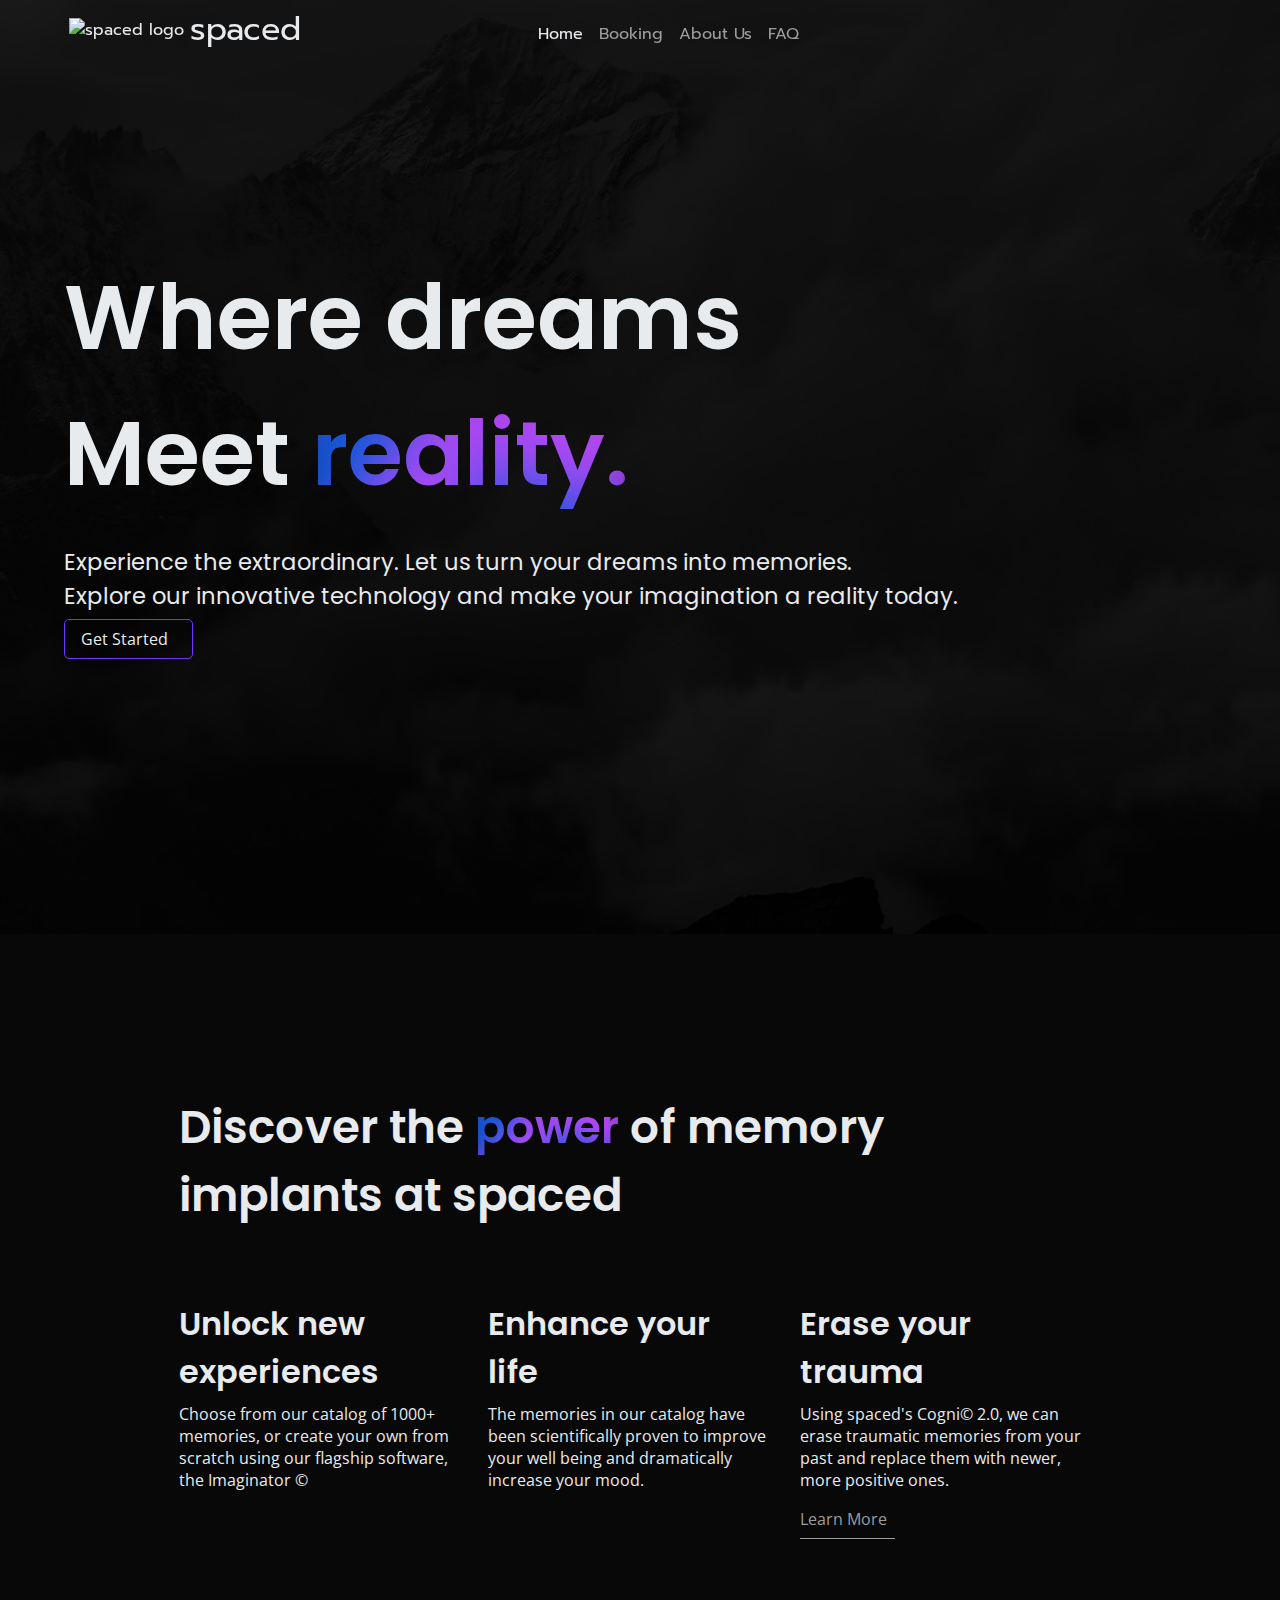
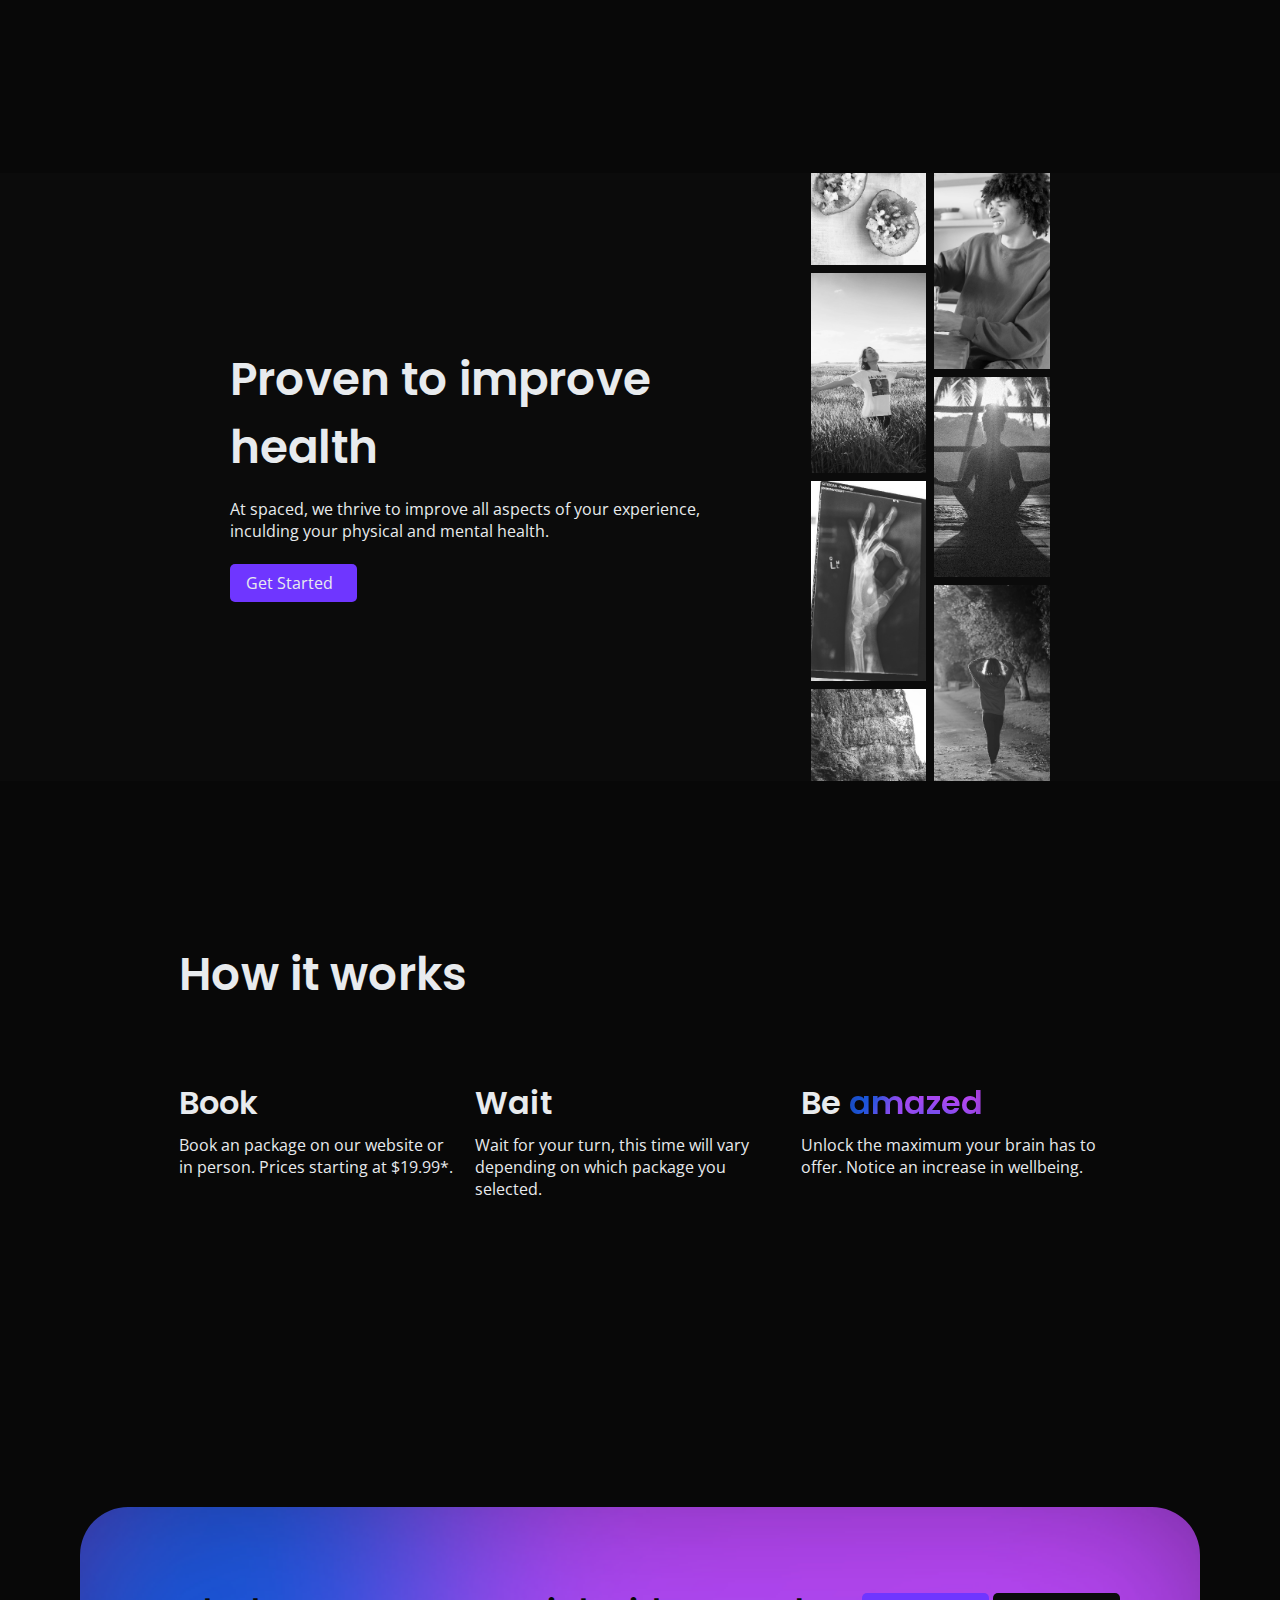
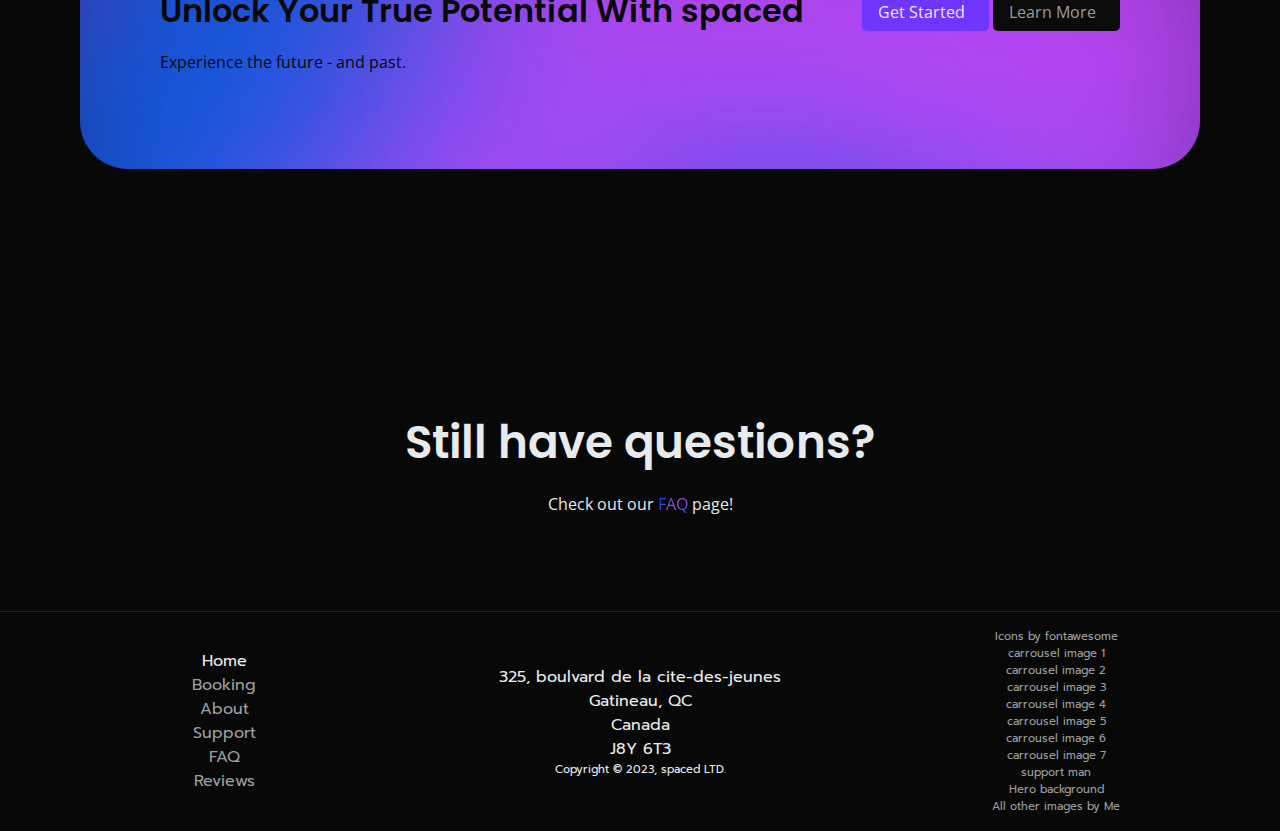
==== commit cf8c58f5: "added more interactive header" ====
--- a/index.html
+++ b/index.html
@@ -16,7 +16,7 @@
 
 <body>
     <header>
-        <div class="desktop">
+        <div class="desktop" id="desktop-header-placeholder">
             <div class="nav-logo">
                 <img src="./images/logo.svg" class="logo" alt="spaced logo" height="40">
                 <span>spaced</span>
--- a/styles/mainLight.css
+++ b/styles/mainLight.css
@@ -698,6 +698,9 @@
     flex-wrap: wrap;
     gap: 1em;
 }
+.team-container {
+    background-color: var(--background2);
+}
 .team-member {
     max-width: 205px;
 }
@@ -753,7 +756,7 @@
 }
 
 #switch-style {
-    background-color: var(--background2);
+    background-color: transparent;
     border: none;
 }
 .hours {
@@ -777,6 +780,13 @@
 }
 .hours tr:nth-of-type(odd) td:nth-of-type(odd) {
     background-color: var(--background);
+}
+.sites-container ul {
+    list-style-image: url(../images/dot.png);
+}
+.sites-container {
+    display: flex;
+    justify-content: center;
 }
 @media (max-width: 768px) {
 
@@ -873,8 +883,18 @@
         position: fixed;
         top: 0;
         width: 100%;
+        background-color: transparent;
+        z-index: 1;
+    }
+    #desktop-header-placeholder {
+        background-color: transparent;
+        transition: all 0.4s;
+        border-block-end: 0px solid var(--outline);
+    }
+    #desktop-header {
         background-color: var(--background2);
-        z-index: 1;
+        transition: all 0.4s;
+        border-block-end: 1px solid var(--outline);
     }
     .hero {
         padding-block-start: 10em;
--- a/styles/main.css
+++ b/styles/main.css
@@ -82,7 +82,7 @@
     display: flex;
     justify-content: space-between;
     padding-inline: 4em;
-    border-block-end: 1px solid var(--outline);
+    background-color: none;
 }
 
 header>.desktop>* {
@@ -698,6 +698,10 @@
     justify-content: space-between;
     flex-wrap: wrap;
     gap: 1em;
+    
+}
+.team-container {
+    background-color: var(--background2);
 }
 .team-member {
     max-width: 205px;
@@ -756,7 +760,7 @@
     background-size: cover;
 }
 #switch-style {
-    background-color: var(--background2);
+    background-color: transparent;
     border: none;
 }
 .hours {
@@ -780,6 +784,9 @@
 }
 .hours tr:nth-of-type(odd) td:nth-of-type(odd) {
     background-color: var(--background);
+}
+.sites-container ul {
+    list-style-image: url(../images/dot.png);
 }
 @media (max-width: 768px) {
 
@@ -876,8 +883,18 @@
         position: fixed;
         top: 0;
         width: 100%;
+        background-color: transparent;
+        z-index: 1;
+    }
+    #desktop-header-placeholder {
+        background-color: transparent;
+        transition: all 0.4s;
+        border-block-end: 0px solid var(--outline);
+    }
+    #desktop-header {
         background-color: var(--background2);
-        z-index: 1;
+        transition: all 0.4s;
+        border-block-end: 1px solid var(--outline);
     }
     .hero {
         padding-block-start: 10em;
